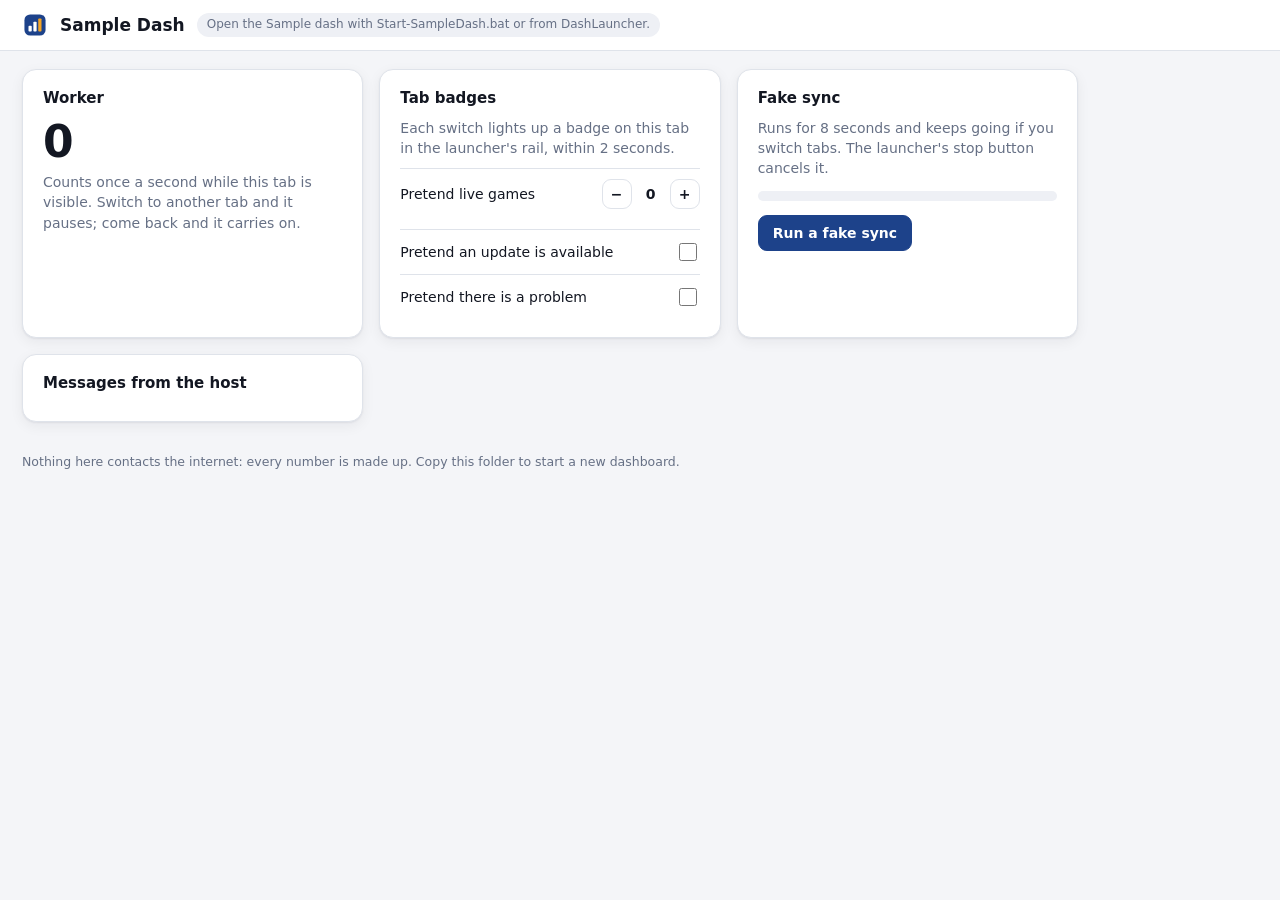
==== samples/SampleDash/ui/index.html @ 82697abf "Feature - Sample module and keyboard tab switching Co-Authored-By: Claude Opus 5.5 <noreply@anthropi" ====
<!doctype html>
<html lang="en" data-theme="system">
<head>
  <meta charset="utf-8">
  <meta name="viewport" content="width=device-width, initial-scale=1">
  <meta http-equiv="Content-Security-Policy"
        content="default-src 'self'; img-src 'self' data:; style-src 'self' 'unsafe-inline'; script-src 'self'; connect-src 'self'">
  <title>Sample Dash</title>
  <link rel="stylesheet" href="app.css">
</head>
<body>
  <header class="top">
    <img class="logo" src="img/tab-icon.svg" alt="">
    <h1>Sample Dash</h1>
    <span id="where" class="chip"></span>
    <button id="btn-theme" class="icon-btn" type="button" hidden>Theme</button>
  </header>

  <div id="halted" class="halted" hidden role="status">
    <span><strong>Data traffic stopped by DashLauncher.</strong> Nothing runs here until you resume.</span>
    <button id="btn-resume" class="btn primary" type="button">Resume</button>
  </div>

  <main class="grid">
    <section class="card">
      <h2>Worker</h2>
      <p class="big" id="ticks">0</p>
      <p class="muted">Counts once a second while this tab is visible. Switch to another tab and it pauses; come back and it carries on.</p>
      <p class="muted small" id="traffic"></p>
    </section>

    <section class="card">
      <h2>Tab badges</h2>
      <p class="muted">Each switch lights up a badge on this tab in the launcher's rail, within 2 seconds.</p>
      <div class="row">
        <span>Pretend live games</span>
        <span class="stepper"><button class="btn sq" type="button" data-live="-1" aria-label="Fewer">&minus;</button><b id="live">0</b><button class="btn sq" type="button" data-live="1" aria-label="More">+</button></span>
      </div>
      <label class="row"><span>Pretend an update is available</span><input id="t-update" type="checkbox"></label>
      <label class="row"><span>Pretend there is a problem</span><input id="t-problem" type="checkbox"></label>
    </section>

    <section class="card">
      <h2>Fake sync</h2>
      <p class="muted">Runs for 8 seconds and keeps going if you switch tabs. The launcher's stop button cancels it.</p>
      <div class="bar"><div id="bar-fill" class="bar-fill"></div></div>
      <div class="actions">
        <button id="btn-sync" class="btn primary" type="button">Run a fake sync</button>
        <button id="btn-cancel" class="btn" type="button" hidden>Cancel</button>
      </div>
    </section>

    <section class="card">
      <h2>Messages from the host</h2>
      <ol id="log" class="log"></ol>
    </section>
  </main>

  <p class="foot muted small">Nothing here contacts the internet: every number is made up. Copy this folder to start a new dashboard.</p>
  <script type="module" src="app.js"></script>
</body>
</html>
---- samples/SampleDash/ui/app.css ----
/* Sample Dash: same colours as NBADash and DashLauncher. */
:root {
  --bg: #f4f5f8; --surface: #ffffff; --surface2: #eef0f5; --line: #dfe3ea; --text: #131722; --muted: #667085;
  --accent: #c8102e; --accent2: #1d428a; --on-accent2: #ffffff; --warn: #d97706;
  --shadow: 0 1px 2px rgba(16,24,40,.06), 0 4px 14px rgba(16,24,40,.06);
  color-scheme: light;
}
@media (prefers-color-scheme: dark) {
  :root:not([data-theme="light"]) {
    --bg: #0d1017; --surface: #161b25; --surface2: #1d2431; --line: #272f3e; --text: #e8ecf4; --muted: #8b95a8;
    --accent: #ff4d6a; --accent2: #6ea0ff; --on-accent2: #0b1220; --shadow: 0 1px 2px rgba(0,0,0,.4), 0 6px 18px rgba(0,0,0,.35);
    color-scheme: dark;
  }
}
:root[data-theme="dark"] {
  --bg: #0d1017; --surface: #161b25; --surface2: #1d2431; --line: #272f3e; --text: #e8ecf4; --muted: #8b95a8;
  --accent: #ff4d6a; --accent2: #6ea0ff; --on-accent2: #0b1220; --shadow: 0 1px 2px rgba(0,0,0,.4), 0 6px 18px rgba(0,0,0,.35);
  color-scheme: dark;
}

* { box-sizing: border-box; }
html, body { margin: 0; min-height: 100%; }
body { background: var(--bg); color: var(--text); font: 14px/1.45 "Segoe UI Variable", "Segoe UI", system-ui, sans-serif; }
button { font: inherit; color: inherit; cursor: pointer; }
:focus-visible { outline: 2px solid var(--accent2); outline-offset: 2px; }
.muted { color: var(--muted); }
.small { font-size: 12.5px; }

.top { display: flex; align-items: center; gap: 12px; padding: 12px 22px; background: var(--surface); border-bottom: 1px solid var(--line); }
.logo { width: 26px; height: 26px; }
.top h1 { font-size: 17px; font-weight: 650; margin: 0; }
.chip { font-size: 12px; color: var(--muted); background: var(--surface2); border-radius: 999px; padding: 3px 10px; }
.icon-btn { margin-left: auto; padding: 6px 12px; border-radius: 9px; border: 1px solid var(--line); background: var(--surface); }

.halted { display: flex; align-items: center; justify-content: space-between; gap: 16px; margin: 18px 22px 0; padding: 12px 16px;
  border-radius: 12px; border: 1px solid color-mix(in srgb, var(--warn) 45%, transparent); background: color-mix(in srgb, var(--warn) 12%, var(--surface)); }
.halted[hidden] { display: none; }

.grid { display: grid; grid-template-columns: repeat(auto-fit, minmax(300px, 1fr)); gap: 16px; padding: 18px 22px; max-width: 1100px; }
.card { background: var(--surface); border: 1px solid var(--line); border-radius: 14px; box-shadow: var(--shadow); padding: 18px 20px; }
.card h2 { font-size: 15px; font-weight: 650; margin: 0 0 8px; }
.card p { margin: 6px 0; }
.big { font-size: 44px; font-weight: 700; letter-spacing: -.02em; line-height: 1.1; font-variant-numeric: tabular-nums; }

.row { display: flex; align-items: center; justify-content: space-between; gap: 12px; padding: 10px 0; border-top: 1px solid var(--line); }
.row:first-of-type { margin-top: 10px; }
.row input { width: 18px; height: 18px; accent-color: var(--accent2); }
.stepper { display: inline-flex; align-items: center; gap: 10px; }
.stepper b { min-width: 18px; text-align: center; font-variant-numeric: tabular-nums; }

.btn { padding: 7px 14px; border-radius: 9px; border: 1px solid var(--line); background: var(--surface); font-weight: 600; }
.btn:hover { background: var(--surface2); }
.btn.primary { background: var(--accent2); border-color: var(--accent2); color: var(--on-accent2); }
.btn.primary:hover { filter: brightness(1.08); }
.btn.sq { width: 30px; height: 30px; padding: 0; display: grid; place-items: center; }
.btn:disabled { opacity: .5; cursor: default; }
.actions { display: flex; gap: 10px; margin-top: 14px; }

.bar { height: 10px; border-radius: 999px; background: var(--surface2); overflow: hidden; margin-top: 12px; }
.bar-fill { height: 100%; width: 0; background: var(--accent2); transition: width .25s; }

.log { margin: 4px 0 0; padding: 0; list-style: none; font: 12.5px/1.5 Consolas, "Cascadia Mono", monospace; }
.log li { display: flex; gap: 10px; padding: 3px 0; border-top: 1px solid var(--line); }
.log li:first-child { border-top: 0; }
.log time { color: var(--muted); }
.log .empty { color: var(--muted); font-family: inherit; }

.foot { padding: 0 22px 24px; }
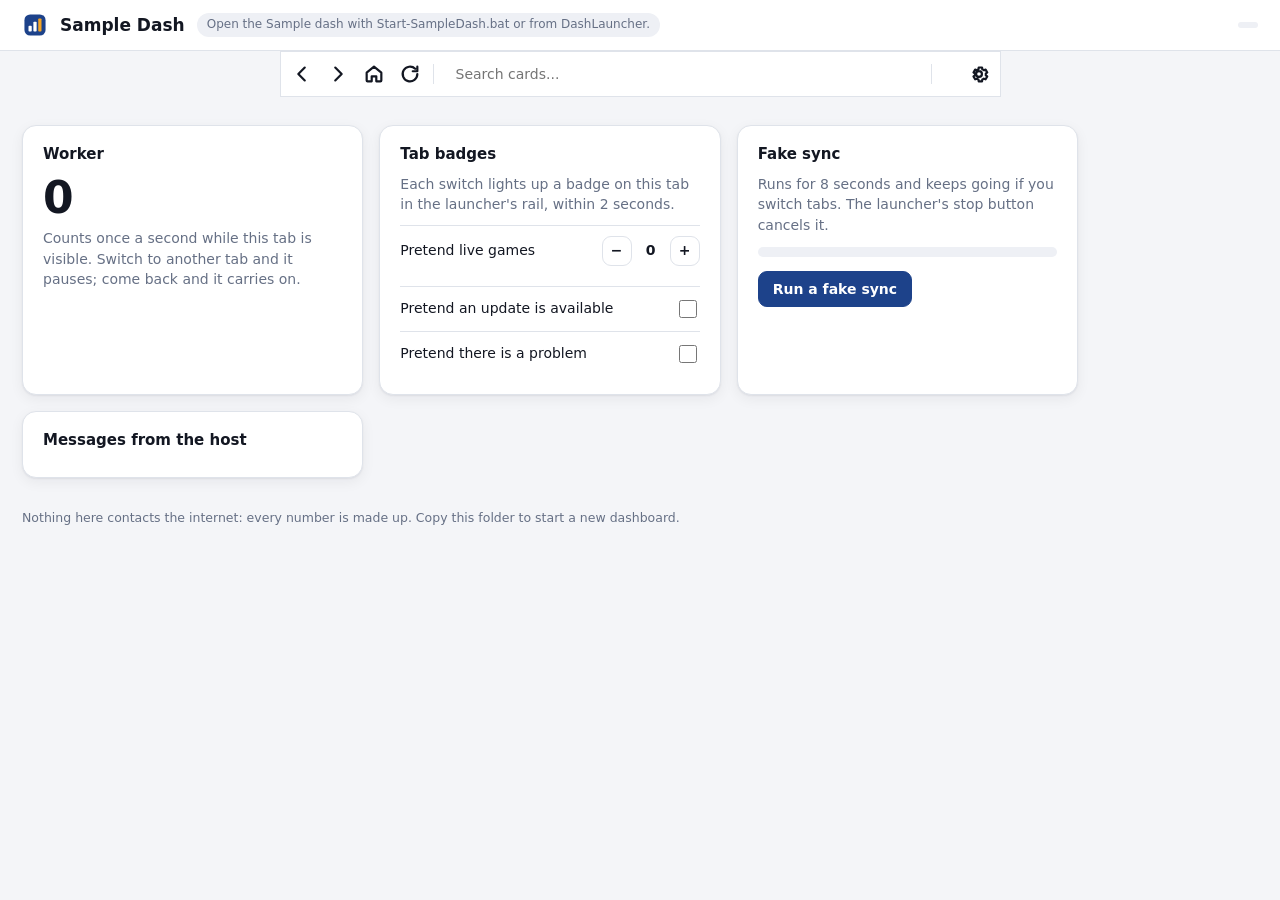
==== commit a6c93d07: "Feature - Sample dash: shared navigation bar, live-status pause switch, changelog and release-zip st" ====
--- a/samples/SampleDash/ui/index.html
+++ b/samples/SampleDash/ui/index.html
@@ -13,15 +13,34 @@
     <img class="logo" src="img/tab-icon.svg" alt="">
     <h1>Sample Dash</h1>
     <span id="where" class="chip"></span>
+    <span id="version" class="chip version"></span>
     <button id="btn-theme" class="icon-btn" type="button" hidden>Theme</button>
   </header>
 
+  <!-- Shared navigation bar: same order, look and keys in every dash (docs/NAVBAR-SPEC.md). -->
+  <div class="navpill-row">
+    <div id="navpill" class="navpill" role="navigation" aria-label="Page navigation">
+      <button id="btn-back" class="np-btn" type="button" title="Back (Alt+Left)" aria-label="Back"><svg viewBox="0 0 24 24" width="22" height="22" aria-hidden="true"><path d="M15 5l-7 7 7 7" fill="none" stroke="currentColor" stroke-width="2.4" stroke-linecap="round" stroke-linejoin="round"/></svg></button>
+      <button id="btn-fwd" class="np-btn" type="button" title="Forward (Alt+Right)" aria-label="Forward"><svg viewBox="0 0 24 24" width="22" height="22" aria-hidden="true"><path d="M9 5l7 7-7 7" fill="none" stroke="currentColor" stroke-width="2.4" stroke-linecap="round" stroke-linejoin="round"/></svg></button>
+      <a id="btn-home" class="np-btn" href="#/" title="Home" aria-label="Home" data-route="home"><svg viewBox="0 0 24 24" width="22" height="22" aria-hidden="true"><path d="M4 10.5 12 4l8 6.5V19a1 1 0 0 1-1 1h-4.5v-5.5h-5V20H5a1 1 0 0 1-1-1z" fill="none" stroke="currentColor" stroke-width="2.4" stroke-linecap="round" stroke-linejoin="round"/></svg></a>
+      <button id="btn-refresh" class="np-btn" type="button" title="Refresh (F5)" aria-label="Refresh"><svg viewBox="0 0 24 24" width="22" height="22" aria-hidden="true"><path d="M20 12a8 8 0 1 1-2.34-5.66M20 4v5h-5" fill="none" stroke="currentColor" stroke-width="2.4" stroke-linecap="round" stroke-linejoin="round"/></svg></button>
+      <span class="np-sep" aria-hidden="true"></span>
+      <div class="psearch">
+        <input id="psearch" type="search" placeholder="Search cards..." autocomplete="off" spellcheck="false" aria-label="Search cards">
+        <div id="psearch-results" class="psearch-results" hidden></div>
+      </div>
+      <span class="np-sep" aria-hidden="true"></span>
+      <button id="live-status" class="live-status np-live" type="button" aria-pressed="false"></button>
+      <button id="btn-settings" class="np-btn" type="button" title="Settings" aria-label="Settings"><svg viewBox="0 0 24 24" width="22" height="22" aria-hidden="true"><path d="M12 15.2a3.2 3.2 0 1 0 0-6.4 3.2 3.2 0 0 0 0 6.4zM19.4 13.5l1.6 1.2-1.8 3.1-1.9-.7a7.6 7.6 0 0 1-1.7 1l-.3 2h-3.6l-.3-2a7.6 7.6 0 0 1-1.7-1l-1.9.7-1.8-3.1 1.6-1.2a7.7 7.7 0 0 1 0-2l-1.6-1.2 1.8-3.1 1.9.7a7.6 7.6 0 0 1 1.7-1l.3-2h3.6l.3 2a7.6 7.6 0 0 1 1.7 1l1.9-.7 1.8 3.1-1.6 1.2a7.7 7.7 0 0 1 0 2z" fill="none" stroke="currentColor" stroke-width="2.4" stroke-linecap="round" stroke-linejoin="round"/></svg></button>
+    </div>
+  </div>
+
   <div id="halted" class="halted" hidden role="status">
-    <span><strong>Data traffic stopped by DashLauncher.</strong> Nothing runs here until you resume.</span>
+    <span><strong>Data traffic stopped.</strong> Nothing runs here until you resume.</span>
     <button id="btn-resume" class="btn primary" type="button">Resume</button>
   </div>
 
-  <main class="grid">
+  <main id="view-home" class="grid">
     <section class="card">
       <h2>Worker</h2>
       <p class="big" id="ticks">0</p>
@@ -56,6 +75,14 @@
     </section>
   </main>
 
+  <main id="view-settings" class="grid" hidden>
+    <section class="card">
+      <h2>Settings</h2>
+      <p class="muted">A real dash puts its settings here: automatic refresh (opt-in, with a warning), intervals, favourites. The Sample dash has none.</p>
+      <p><a href="#/">Back to the sample</a></p>
+    </section>
+  </main>
+
   <p class="foot muted small">Nothing here contacts the internet: every number is made up. Copy this folder to start a new dashboard.</p>
   <script type="module" src="app.js"></script>
 </body>
--- a/samples/SampleDash/ui/app.css
+++ b/samples/SampleDash/ui/app.css
@@ -1,20 +1,20 @@
 /* Sample Dash: same colours as NBADash and DashLauncher. */
 :root {
   --bg: #f4f5f8; --surface: #ffffff; --surface2: #eef0f5; --line: #dfe3ea; --text: #131722; --muted: #667085;
-  --accent: #c8102e; --accent2: #1d428a; --on-accent2: #ffffff; --warn: #d97706;
+  --accent: #c8102e; --accent2: #1d428a; --live: #e11d48; --on-accent2: #ffffff; --warn: #d97706;
   --shadow: 0 1px 2px rgba(16,24,40,.06), 0 4px 14px rgba(16,24,40,.06);
   color-scheme: light;
 }
 @media (prefers-color-scheme: dark) {
   :root:not([data-theme="light"]) {
     --bg: #0d1017; --surface: #161b25; --surface2: #1d2431; --line: #272f3e; --text: #e8ecf4; --muted: #8b95a8;
-    --accent: #ff4d6a; --accent2: #6ea0ff; --on-accent2: #0b1220; --shadow: 0 1px 2px rgba(0,0,0,.4), 0 6px 18px rgba(0,0,0,.35);
+    --accent: #ff4d6a; --accent2: #6ea0ff; --live: #ff4d6a; --on-accent2: #0b1220; --shadow: 0 1px 2px rgba(0,0,0,.4), 0 6px 18px rgba(0,0,0,.35);
     color-scheme: dark;
   }
 }
 :root[data-theme="dark"] {
   --bg: #0d1017; --surface: #161b25; --surface2: #1d2431; --line: #272f3e; --text: #e8ecf4; --muted: #8b95a8;
-  --accent: #ff4d6a; --accent2: #6ea0ff; --on-accent2: #0b1220; --shadow: 0 1px 2px rgba(0,0,0,.4), 0 6px 18px rgba(0,0,0,.35);
+  --accent: #ff4d6a; --accent2: #6ea0ff; --live: #ff4d6a; --on-accent2: #0b1220; --shadow: 0 1px 2px rgba(0,0,0,.4), 0 6px 18px rgba(0,0,0,.35);
   color-scheme: dark;
 }
 
@@ -30,7 +30,8 @@
 .logo { width: 26px; height: 26px; }
 .top h1 { font-size: 17px; font-weight: 650; margin: 0; }
 .chip { font-size: 12px; color: var(--muted); background: var(--surface2); border-radius: 999px; padding: 3px 10px; }
-.icon-btn { margin-left: auto; padding: 6px 12px; border-radius: 9px; border: 1px solid var(--line); background: var(--surface); }
+.version { margin-left: auto; }
+.icon-btn { padding: 6px 12px; border-radius: 9px; border: 1px solid var(--line); background: var(--surface); }
 
 .halted { display: flex; align-items: center; justify-content: space-between; gap: 16px; margin: 18px 22px 0; padding: 12px 16px;
   border-radius: 12px; border: 1px solid color-mix(in srgb, var(--warn) 45%, transparent); background: color-mix(in srgb, var(--warn) 12%, var(--surface)); }
@@ -66,3 +67,36 @@
 .log .empty { color: var(--muted); font-family: inherit; }
 
 .foot { padding: 0 22px 24px; }
+
+/* Shared navigation bar (docs/NAVBAR-SPEC.md; reference: NBADash). Keep it identical in every dash. */
+.navpill-row { display: flex; justify-content: center; padding: 0 16px 10px; }
+.navpill { display: flex; align-items: center; gap: 2px; padding: 4px; border-radius: 0; background: var(--surface); border: 1px solid var(--line); border-top: 1px solid var(--line); }
+.np-btn { display: inline-flex; align-items: center; justify-content: center; width: 34px; height: 34px; border-radius: 4px; border: 0; background: transparent; color: var(--text); text-decoration: none; }
+.np-btn svg { display: block; }
+.np-btn:hover { background: var(--surface2); }
+.np-btn.active { color: var(--accent); }
+.np-btn.spin svg { animation: spin .8s linear infinite; }
+.np-sep { width: 1px; height: 20px; background: var(--line); margin: 0 6px 0 4px; }
+.psearch { position: relative; }
+.psearch input { width: min(483px, 46vw); border: 0; border-radius: 4px; padding: 8px 14px; background: transparent; color: var(--text); font: inherit; }
+.psearch input:focus { outline: none; background: var(--surface2); }
+.psearch-results { position: absolute; top: calc(100% + 6px); left: 50%; transform: translateX(-50%); width: 360px; z-index: 40; background: var(--surface); border: 1px solid var(--line); border-radius: 12px; box-shadow: var(--shadow); padding: 6px; }
+.psearch-results[hidden] { display: none; }
+.psearch-results a { display: block; padding: 7px 10px; border-radius: 8px; color: var(--text); text-decoration: none; }
+.psearch-results a:hover, .psearch-results a:focus { background: var(--surface2); outline: none; }
+.psearch-results .empty { padding: 7px 10px; color: var(--muted); }
+.live-status { display: inline-flex; align-items: center; gap: 6px; height: 34px; padding: 0 10px; border: 0; border-radius: 4px; background: transparent; font-size: 13px; color: var(--muted); white-space: nowrap; }
+.live-status:hover { background: var(--surface2); }
+.live-status.on { color: var(--live); font-weight: 700; }
+.live-status.on::before { content: ""; width: 10px; height: 10px; border-radius: 50%; background: var(--live); animation: live-blink .9s ease-in-out infinite; }
+.live-status.err { color: var(--warn); }
+.live-status.halted { color: var(--warn); font-weight: 700; }
+.live-status.halted::before { content: ""; width: 3px; height: 10px; background: var(--warn); box-shadow: 5px 0 0 var(--warn); margin-right: 5px; }
+@keyframes live-blink {
+  0%, 100% { opacity: 1; transform: scale(1.1); box-shadow: 0 0 8px var(--live); }
+  50% { opacity: .15; transform: scale(.7); box-shadow: none; }
+}
+@keyframes spin { to { transform: rotate(360deg); } }
+@media (prefers-reduced-motion: reduce) { .live-status.on::before { animation-duration: 2.4s; } }
+.card.hit { outline: 2px solid var(--accent2); outline-offset: 2px; }
+main[hidden] { display: none; }
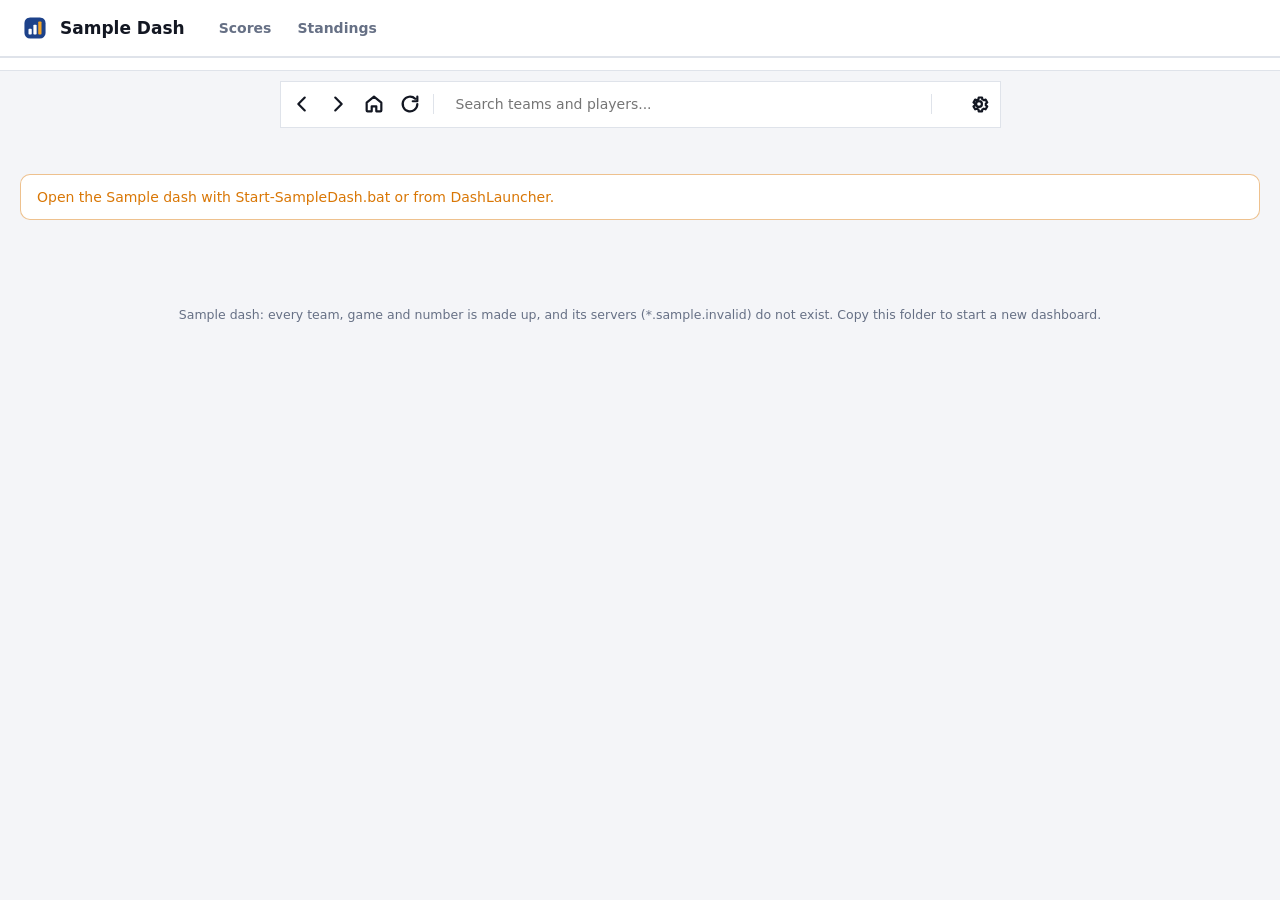
==== commit 7b051677: "Feature - Sample dash starts with everything a new dash needs Fills the nine gaps in SAMPLE-DASH-GAP" ====
--- a/samples/SampleDash/ui/index.html
+++ b/samples/SampleDash/ui/index.html
@@ -4,7 +4,7 @@
   <meta charset="utf-8">
   <meta name="viewport" content="width=device-width, initial-scale=1">
   <meta http-equiv="Content-Security-Policy"
-        content="default-src 'self'; img-src 'self' data:; style-src 'self' 'unsafe-inline'; script-src 'self'; connect-src 'self'">
+        content="default-src 'self'; img-src 'self' data: https://sample.cache; style-src 'self' 'unsafe-inline'; script-src 'self'; connect-src 'self'">
   <title>Sample Dash</title>
   <link rel="stylesheet" href="app.css">
 </head>
@@ -12,10 +12,15 @@
   <header class="top">
     <img class="logo" src="img/tab-icon.svg" alt="">
     <h1>Sample Dash</h1>
-    <span id="where" class="chip"></span>
-    <span id="version" class="chip version"></span>
+    <nav class="tabs" aria-label="Sections">
+      <a href="#/" data-tab="scores">Scores</a>
+      <a href="#/standings" data-tab="standings">Standings</a>
+    </nav>
+    <button id="btn-version" class="ver-btn" type="button" hidden title="Check for updates"></button>
     <button id="btn-theme" class="icon-btn" type="button" hidden>Theme</button>
   </header>
+  <nav id="banner" class="banner" aria-label="Teams"></nav>
+  <nav id="weekbar" class="weekbar" aria-label="Season weeks"></nav>
 
   <!-- Shared navigation bar: same order, look and keys in every dash (docs/NAVBAR-SPEC.md). -->
   <div class="navpill-row">
@@ -26,7 +31,7 @@
       <button id="btn-refresh" class="np-btn" type="button" title="Refresh (F5)" aria-label="Refresh"><svg viewBox="0 0 24 24" width="22" height="22" aria-hidden="true"><path d="M20 12a8 8 0 1 1-2.34-5.66M20 4v5h-5" fill="none" stroke="currentColor" stroke-width="2.4" stroke-linecap="round" stroke-linejoin="round"/></svg></button>
       <span class="np-sep" aria-hidden="true"></span>
       <div class="psearch">
-        <input id="psearch" type="search" placeholder="Search cards..." autocomplete="off" spellcheck="false" aria-label="Search cards">
+        <input id="psearch" type="search" placeholder="Search teams and players..." autocomplete="off" spellcheck="false" aria-label="Search teams and players">
         <div id="psearch-results" class="psearch-results" hidden></div>
       </div>
       <span class="np-sep" aria-hidden="true"></span>
@@ -36,54 +41,23 @@
   </div>
 
   <div id="halted" class="halted" hidden role="status">
-    <span><strong>Data traffic stopped.</strong> Nothing runs here until you resume.</span>
+    <span><strong>Data traffic stopped.</strong> Nothing is downloaded until you resume. Saved data still shows.</span>
     <button id="btn-resume" class="btn primary" type="button">Resume</button>
   </div>
 
-  <main id="view-home" class="grid">
-    <section class="card">
-      <h2>Worker</h2>
-      <p class="big" id="ticks">0</p>
-      <p class="muted">Counts once a second while this tab is visible. Switch to another tab and it pauses; come back and it carries on.</p>
-      <p class="muted small" id="traffic"></p>
-    </section>
+  <main id="view"></main>
 
-    <section class="card">
-      <h2>Tab badges</h2>
-      <p class="muted">Each switch lights up a badge on this tab in the launcher's rail, within 2 seconds.</p>
-      <div class="row">
-        <span>Pretend live games</span>
-        <span class="stepper"><button class="btn sq" type="button" data-live="-1" aria-label="Fewer">&minus;</button><b id="live">0</b><button class="btn sq" type="button" data-live="1" aria-label="More">+</button></span>
-      </div>
-      <label class="row"><span>Pretend an update is available</span><input id="t-update" type="checkbox"></label>
-      <label class="row"><span>Pretend there is a problem</span><input id="t-problem" type="checkbox"></label>
-    </section>
+  <div id="dialog" class="dialog" hidden role="dialog" aria-modal="true" aria-labelledby="dialog-title">
+    <div class="dialog-box">
+      <h2 id="dialog-title"></h2>
+      <div id="dialog-body"></div>
+      <div class="actions"><button id="dialog-ok" class="btn primary" type="button">I understand, turn it on</button><button id="dialog-cancel" class="btn" type="button">Cancel</button></div>
+    </div>
+  </div>
 
-    <section class="card">
-      <h2>Fake sync</h2>
-      <p class="muted">Runs for 8 seconds and keeps going if you switch tabs. The launcher's stop button cancels it.</p>
-      <div class="bar"><div id="bar-fill" class="bar-fill"></div></div>
-      <div class="actions">
-        <button id="btn-sync" class="btn primary" type="button">Run a fake sync</button>
-        <button id="btn-cancel" class="btn" type="button" hidden>Cancel</button>
-      </div>
-    </section>
+    <div id="upd" class="dialog" hidden role="dialog" aria-modal="true" aria-label="Updates"><div class="dialog-box upd" id="upd-box"></div></div>
 
-    <section class="card">
-      <h2>Messages from the host</h2>
-      <ol id="log" class="log"></ol>
-    </section>
-  </main>
-
-  <main id="view-settings" class="grid" hidden>
-    <section class="card">
-      <h2>Settings</h2>
-      <p class="muted">A real dash puts its settings here: automatic refresh (opt-in, with a warning), intervals, favourites. The Sample dash has none.</p>
-      <p><a href="#/">Back to the sample</a></p>
-    </section>
-  </main>
-
-  <p class="foot muted small">Nothing here contacts the internet: every number is made up. Copy this folder to start a new dashboard.</p>
+  <p class="foot muted small">Sample dash: every team, game and number is made up, and its servers (*.sample.invalid) do not exist. Copy this folder to start a new dashboard.</p>
   <script type="module" src="app.js"></script>
 </body>
 </html>
--- a/samples/SampleDash/ui/app.css
+++ b/samples/SampleDash/ui/app.css
@@ -1,4 +1,5 @@
-/* Sample Dash: same colours as NBADash and DashLauncher. */
+/* Sample Dash: NBADash's colours, sizes and card layout, so a new dash looks right before any work.
+   Keep the tokens, the navigation bar block and the "sizes matched to NBADash" block as they are. */
 :root {
   --bg: #f4f5f8; --surface: #ffffff; --surface2: #eef0f5; --line: #dfe3ea; --text: #131722; --muted: #667085;
   --accent: #c8102e; --accent2: #1d428a; --live: #e11d48; --on-accent2: #ffffff; --warn: #d97706;
@@ -41,13 +42,10 @@
 .card { background: var(--surface); border: 1px solid var(--line); border-radius: 14px; box-shadow: var(--shadow); padding: 18px 20px; }
 .card h2 { font-size: 15px; font-weight: 650; margin: 0 0 8px; }
 .card p { margin: 6px 0; }
-.big { font-size: 44px; font-weight: 700; letter-spacing: -.02em; line-height: 1.1; font-variant-numeric: tabular-nums; }
 
 .row { display: flex; align-items: center; justify-content: space-between; gap: 12px; padding: 10px 0; border-top: 1px solid var(--line); }
 .row:first-of-type { margin-top: 10px; }
 .row input { width: 18px; height: 18px; accent-color: var(--accent2); }
-.stepper { display: inline-flex; align-items: center; gap: 10px; }
-.stepper b { min-width: 18px; text-align: center; font-variant-numeric: tabular-nums; }
 
 .btn { padding: 7px 14px; border-radius: 9px; border: 1px solid var(--line); background: var(--surface); font-weight: 600; }
 .btn:hover { background: var(--surface2); }
@@ -57,14 +55,7 @@
 .btn:disabled { opacity: .5; cursor: default; }
 .actions { display: flex; gap: 10px; margin-top: 14px; }
 
-.bar { height: 10px; border-radius: 999px; background: var(--surface2); overflow: hidden; margin-top: 12px; }
-.bar-fill { height: 100%; width: 0; background: var(--accent2); transition: width .25s; }
-
-.log { margin: 4px 0 0; padding: 0; list-style: none; font: 12.5px/1.5 Consolas, "Cascadia Mono", monospace; }
-.log li { display: flex; gap: 10px; padding: 3px 0; border-top: 1px solid var(--line); }
-.log li:first-child { border-top: 0; }
-.log time { color: var(--muted); }
-.log .empty { color: var(--muted); font-family: inherit; }
+
 
 .foot { padding: 0 22px 24px; }
 
@@ -100,3 +91,219 @@
 @media (prefers-reduced-motion: reduce) { .live-status.on::before { animation-duration: 2.4s; } }
 .card.hit { outline: 2px solid var(--accent2); outline-offset: 2px; }
 main[hidden] { display: none; }
+
+/* ---------------------------------------------------------------- dash pages */
+.tabs { display: flex; gap: 2px; margin-left: 10px; }
+.tabs a { padding: 6px 12px; border-radius: 8px; color: var(--muted); text-decoration: none; font-weight: 600; }
+.tabs a:hover { background: var(--surface2); color: var(--text); }
+.tabs a.active { color: var(--accent); background: var(--surface2); }
+#view { padding: 4px 22px 18px; max-width: 1240px; margin: 0 auto; }
+#view > .grid { padding: 14px 0; max-width: none; }
+.grid.games { grid-template-columns: repeat(auto-fill, minmax(260px, 1fr)); }
+.grid.two { grid-template-columns: repeat(auto-fit, minmax(420px, 1fr)); }
+.grid.three { grid-template-columns: repeat(auto-fill, minmax(280px, 1fr)); }
+.card.wide { margin: 14px 0; }
+.card.narrow { max-width: 620px; margin: 18px auto; }
+.note { margin: 14px 0; padding: 12px 16px; border-radius: 10px; background: var(--surface); border: 1px solid var(--line); color: var(--muted); }
+.note.err { color: var(--warn); border-color: color-mix(in srgb, var(--warn) 45%, transparent); }
+.tag { display: inline-block; font-size: 11px; font-weight: 700; padding: 0 6px; border-radius: 5px; background: var(--surface2); color: var(--muted); vertical-align: 1px; }
+
+.datebar strong { min-width: 150px; text-align: center; font-size: 15px; }
+.datebar { display: flex; align-items: center; justify-content: center; gap: 12px; margin-top: 6px; }
+a.btn { color: var(--text); text-decoration: none; display: inline-grid; place-items: center; }
+a.btn.primary { color: var(--on-accent2); }
+
+.tlogo { width: 30px; height: 30px; flex: none; display: inline-block; }
+.slogo { width: 20px; height: 20px; vertical-align: -5px; flex: none; display: inline-block; }
+.blogo { width: 64px; height: 64px; flex: none; }
+
+.card.game { display: block; color: var(--text); text-decoration: none; padding: 14px 16px; transition: border-color .15s; }
+.card.game:hover { border-color: var(--accent2); }
+.card.game.live { border-color: color-mix(in srgb, var(--live) 50%, var(--line)); }
+.gstat { font-size: 12px; font-weight: 700; color: var(--muted); text-transform: uppercase; letter-spacing: .03em; margin-bottom: 6px; }
+.gstat.on { color: var(--live); }
+.gteam { display: flex; align-items: center; gap: 10px; padding: 4px 0; }
+.gteam .abbr { font-weight: 700; width: 38px; }
+.gteam .tname { color: var(--muted); flex: 1; min-width: 0; overflow: hidden; text-overflow: ellipsis; white-space: nowrap; }
+.gteam .sc { font-size: 22px; font-variant-numeric: tabular-nums; min-width: 24px; text-align: right; }
+.gteam .sog { font-size: 11px; color: var(--muted); width: 48px; text-align: right; }
+.gteam.win .abbr, .gteam.win .sc { color: var(--text); }
+.card.game .gteam:not(.win) .sc { font-weight: 500; }
+.gteam.fav .abbr { color: var(--accent2); }
+.gmeta { margin-top: 6px; white-space: nowrap; overflow: hidden; text-overflow: ellipsis; }
+
+.gside { display: flex; align-items: center; gap: 14px; }
+
+
+.segs { display: flex; flex-wrap: wrap; align-items: center; gap: 4px; margin-bottom: 10px; }
+.segs.bar1 { margin: 14px 0 0; }
+.segs .push { margin-left: auto; }
+.seg { padding: 4px 11px; border-radius: 7px; border: 1px solid var(--line); background: var(--surface); font-size: 12.5px; font-weight: 600; }
+.seg:hover { background: var(--surface2); }
+.seg.on { background: var(--accent2); border-color: var(--accent2); color: var(--on-accent2); }
+.segsep { width: 10px; }
+
+
+.tscroll { overflow-x: auto; }
+.tbl { width: 100%; border-collapse: collapse; font-variant-numeric: tabular-nums; font-size: 13px; }
+.tbl th, .tbl td { padding: 5px 7px; text-align: right; white-space: nowrap; border-top: 1px solid var(--line); }
+.tbl th { font-size: 11.5px; color: var(--muted); font-weight: 650; border-top: 0; }
+.tbl .l { text-align: left; }
+.tbl tr.fav td { background: color-mix(in srgb, var(--accent2) 9%, transparent); }
+.tbl tr.hl td { background: color-mix(in srgb, var(--accent) 14%, transparent); }
+.tbl + .tbl, .tscroll + .tscroll { margin-top: 12px; }
+th.sortable { cursor: pointer; user-select: none; }
+th.sortable:hover, th.sorted { color: var(--text); }
+
+.lead { list-style: none; margin: 0; padding: 0; }
+.lead li { display: flex; align-items: center; gap: 8px; padding: 5px 0; border-top: 1px solid var(--line); }
+.lead li:first-child { border-top: 0; }
+.lead .rk { width: 18px; color: var(--muted); font-variant-numeric: tabular-nums; }
+.lead .l { flex: 1; }
+.lead .v { font-variant-numeric: tabular-nums; }
+
+select, input[type=number] { font: inherit; color: var(--text); background: var(--surface); border: 1px solid var(--line); border-radius: 8px; padding: 6px 8px; }
+input[type=number] { width: 80px; }
+
+.dialog { position: fixed; inset: 0; background: rgba(0,0,0,.45); display: grid; place-items: center; z-index: 60; }
+.dialog[hidden] { display: none; }
+.dialog-box { background: var(--surface); border: 1px solid var(--line); border-radius: 14px; box-shadow: var(--shadow); padding: 20px 22px; max-width: 480px; }
+.dialog-box h2 { margin: 0 0 8px; font-size: 16px; }
+.toast { position: fixed; bottom: 18px; left: 50%; transform: translateX(-50%); background: var(--text); color: var(--bg); padding: 9px 16px; border-radius: 10px; z-index: 70; }
+.foot { text-align: center; }
+
+/* Team banner: copied from NBADash so every dash looks the same. */
+.banner { position: relative; z-index: 1; background: var(--surface); border-bottom: 1px solid var(--line); margin-bottom: 10px; }
+.banner-strip { display: flex; gap: 4px; overflow-x: auto; scrollbar-width: none; padding: 10px 40px; scroll-behavior: smooth; }
+.banner-strip::-webkit-scrollbar { display: none; }
+.banner-divider { flex: 0 0 1px; background: var(--line); margin: 8px 6px; }
+.banner-btn { position: absolute; top: 50%; transform: translateY(-50%); z-index: 2; width: 28px; height: 64px; border: 0; background: var(--surface); box-shadow: var(--shadow); font-size: 22px; color: var(--muted); }
+.banner-btn.left { left: 0; border-radius: 0 10px 10px 0; }
+.banner-btn.right { right: 0; border-radius: 10px 0 0 10px; }
+.banner-btn.hide { display: none; }
+.tile { position: relative; flex: 0 0 auto; width: 112px; display: flex; flex-direction: column; align-items: center; gap: 3px; padding: 8px 4px 6px;
+  border-radius: 12px; border: 1px solid transparent; transition: transform .15s, background .15s; color: var(--text); text-decoration: none; }
+.tile:hover { background: var(--surface2); transform: translateY(-2px); }
+.tile.fav { background: color-mix(in srgb, var(--tc) 10%, transparent); }
+.tile.active { border-color: var(--tc); background: color-mix(in srgb, var(--tc) 14%, transparent); }
+.tile-logo { width: 92px; height: 60px; object-fit: contain; display: block; }
+.tile-code { font-size: 12px; font-weight: 600; color: var(--muted); letter-spacing: .04em; }
+.tile-star { position: absolute; top: 1px; right: 1px; opacity: 0; font-size: 13px; }
+.tile:hover .tile-star, .tile.fav .tile-star { opacity: 1; }
+.star { background: none; border: 0; padding: 2px 4px; color: var(--muted); font-size: 18px; line-height: 1; }
+.star:hover, .star.on { color: #f5a524; }
+.star.big { font-size: 28px; margin-left: auto; align-self: flex-start; }
+.navpill-row { padding-top: 0; }
+
+/* Team page */
+.thead { display: flex; align-items: center; gap: 18px; margin-top: 4px; border-top: 4px solid var(--tc); }
+.thead .blogo { width: 84px; height: 84px; object-fit: contain; }
+.trec { margin-top: 4px; color: var(--muted); }
+.trec b { color: var(--text); }
+.sline { display: flex; align-items: center; gap: 8px; padding: 6px 4px; border-top: 1px solid var(--line); color: var(--text); text-decoration: none; border-radius: 6px; }
+.sline:first-of-type { border-top: 0; }
+.sline:hover { background: var(--surface2); }
+.sdate { width: 52px; color: var(--muted); font-variant-numeric: tabular-nums; }
+.svs { width: 18px; color: var(--muted); font-size: 12px; }
+.sop { flex: 1; }
+.sres { font-variant-numeric: tabular-nums; }
+.res { display: inline-block; min-width: 30px; text-align: center; font-size: 11px; font-weight: 700; border-radius: 5px; padding: 1px 4px; margin-right: 4px; }
+.res.w { background: color-mix(in srgb, #16a34a 18%, transparent); color: #16a34a; }
+.res.l { background: color-mix(in srgb, var(--live) 15%, transparent); color: var(--live); }
+.res.live { background: var(--live); color: #fff; }
+.kpis { display: grid; grid-template-columns: repeat(4, 1fr); gap: 10px; margin: 6px 0; }
+.kpis div { background: var(--surface2); border-radius: 10px; padding: 10px; text-align: center; }
+.kpis b { display: block; font-size: 20px; font-variant-numeric: tabular-nums; }
+.kpis small { color: var(--muted); font-size: 11px; }
+a.tlink { color: inherit; text-decoration: none; }
+a.tlink:hover { text-decoration: underline; }
+.favchip { display: inline-flex; align-items: center; gap: 6px; padding: 3px 9px; border-radius: 999px; background: var(--surface2); color: var(--text); text-decoration: none; margin: 2px; }
+
+/* Version button and update window (same as NBADash) */
+.ver-btn { margin-left: auto; font-size: 12px; color: var(--muted); padding: 4px 9px; border-radius: 999px; border: 1px solid var(--line); background: transparent; position: relative; }
+.ver-btn:hover { background: var(--surface2); color: var(--text); }
+.ver-btn.has-update { color: var(--text); border-color: var(--accent2); }
+.ver-btn.has-update::after { content: ""; position: absolute; top: -3px; right: -3px; width: 9px; height: 9px; border-radius: 50%; background: var(--accent2); }
+.upd { min-width: 380px; }
+.upd-notes { margin: 10px 0; padding: 10px 12px; border: 1px solid var(--line); border-radius: 9px; background: var(--surface2); max-height: 260px; overflow: auto; font-size: 13px; line-height: 1.5; }
+.upd-h { font-weight: 700; margin-top: 6px; }
+.upd-li { padding-left: 14px; position: relative; }
+.upd-li::before { content: "\2022"; position: absolute; left: 3px; }
+.upd-err { color: var(--warn); }
+.actions.end { justify-content: flex-end; }
+.pbar { height: 8px; border-radius: 999px; background: var(--surface2); overflow: hidden; margin-top: 8px; }
+.pbar i { display: block; height: 100%; background: var(--accent2); transition: width .25s; }
+
+/* Player page */
+a.plink { color: inherit; text-decoration: none; }
+a.plink:hover { text-decoration: underline; color: var(--accent2); }
+.bio { display: flex; flex-wrap: wrap; gap: 6px 22px; margin-top: 10px; }
+.bio div { display: flex; flex-direction: column; }
+.bio small { color: var(--muted); font-size: 11px; text-transform: uppercase; letter-spacing: .04em; }
+.kpis { grid-template-columns: repeat(auto-fit, minmax(90px, 1fr)); }
+h3.sub { font-size: 13.5px; margin: 14px 0 6px; }
+.tbl tr.tot td { font-weight: 700; border-top: 2px solid var(--line); }
+
+/* Week bar (same as NBADash) */
+.weekbar { display: flex; align-items: center; gap: 4px; flex-wrap: wrap; padding: 0 22px 10px; justify-content: center; }
+.weekbar-label { font-size: 12px; font-weight: 700; color: var(--muted); text-transform: uppercase; letter-spacing: .04em; margin-right: 6px; }
+.weeklink { padding: 3px 9px; border-radius: 7px; font-size: 12.5px; color: var(--muted); text-decoration: none; font-weight: 600; }
+.weeklink:hover { background: var(--surface2); color: var(--text); }
+.weeklink.active { background: var(--accent2); color: var(--on-accent2); }
+.small-btn { padding: 3px 10px; font-size: 12px; margin-right: 6px; }
+.sline .b { font-weight: 700; }
+
+/* League pages */
+td.up { color: #16a34a; font-weight: 700; } td.down { color: var(--live); font-weight: 700; }
+.hint { border-bottom: 1px dotted var(--muted); cursor: help; }
+.btn.push { margin-left: auto; }
+
+
+/* Hover cards */
+.tipcard { position: absolute; z-index: 80; width: 320px; padding: 10px 12px; background: var(--surface); color: var(--text); border: 1px solid var(--line); border-radius: 10px; box-shadow: var(--shadow); font-size: 12.5px; line-height: 1.45; pointer-events: none; text-align: left; white-space: normal; }
+.tipcard b { display: block; margin-bottom: 3px; }
+.tipcard[hidden] { display: none; }
+
+/* ---------------------------------------------------------------- sizes matched to NBADash */
+#view { max-width: 1280px; padding: 22px 20px 60px; }
+#view > .grid, .grid { gap: 14px; }
+.grid.games { grid-template-columns: repeat(auto-fill, minmax(290px, 1fr)); }
+.grid.two { grid-template-columns: repeat(auto-fit, minmax(420px, 1fr)); }
+.card { border-radius: 14px; }
+.tile-logo { width: 92px; height: 92px; }
+.slogo { width: 22px; height: 22px; object-fit: contain; }
+.blogo { width: 88px; height: 88px; object-fit: contain; }
+.thead .blogo { width: 96px; height: 96px; }
+/* game cards: NBADash layout (68px logos, code over name and record, 26px score) */
+.card.game { padding: 12px 14px 10px; }
+.card.game:hover { transform: translateY(-2px); border-color: color-mix(in srgb, var(--accent2) 50%, var(--line)); }
+.card.game.fav { border-left: 3px solid #f5a524; }
+.gstat { font-size: 12px; font-weight: 600; letter-spacing: .03em; margin-bottom: 8px; min-height: 24px; display: flex; align-items: center; }
+.gteam { display: flex; align-items: center; justify-content: space-between; gap: 10px; padding: 3px 0; }
+.gteam.lose { opacity: .62; }
+.gside { display: flex; align-items: center; gap: 10px; min-width: 0; }
+.glogo { width: 68px; height: 68px; object-fit: contain; flex: none; }
+.gnames { display: flex; flex-direction: column; min-width: 0; line-height: 1.2; }
+.gnames b { font-size: 15px; font-weight: 650; }
+.gnames small { font-size: 12px; white-space: nowrap; overflow: hidden; text-overflow: ellipsis; }
+.gsc { display: flex; flex-direction: column; align-items: flex-end; line-height: 1.1; }
+.gsc .sc { font-size: 26px; font-weight: 650; font-variant-numeric: tabular-nums; min-width: 2ch; text-align: right; }
+.gteam.win .sc { font-weight: 800; }
+.gsc small { font-size: 11px; }
+.gmeta { display: flex; justify-content: space-between; gap: 10px; margin-top: 8px; padding-top: 8px; border-top: 1px solid var(--line); font-size: 12px; color: var(--muted); white-space: nowrap; overflow: hidden; text-overflow: ellipsis; }
+/* week bar: full width, left aligned, like NBADash */
+.weekbar { justify-content: flex-start; gap: 6px; padding: 6px 40px; margin: 0 0 10px; background: var(--surface); border-bottom: 1px solid var(--line); font-size: 13px; }
+.banner { margin-bottom: 0; }
+.weekbar-label { font-size: 11px; font-weight: 400; letter-spacing: .06em; margin-right: 4px; }
+.weeklink { padding: 3px 10px; border-radius: 999px; color: var(--text); font-size: 13px; font-weight: 400; }
+.weeklink:hover { background: var(--surface2); }
+.weeklink.active { background: var(--surface2); color: var(--text); font-weight: 700; box-shadow: inset 0 0 0 1px var(--line); }
+@media (max-width: 700px) { .grid.two { grid-template-columns: 1fr; } #view { padding: 14px 12px 50px; } }
+
+/* Sample tools and the host message log */
+.log { list-style: none; margin: 8px 0 0; padding: 0; font-size: 12.5px; }
+.log li { display: flex; gap: 10px; padding: 4px 0; border-top: 1px solid var(--line); }
+.log li:first-child { border-top: 0; }
+.log time { color: var(--muted); font-variant-numeric: tabular-nums; }
+.stepper { display: inline-flex; align-items: center; gap: 8px; }
+.stepper b { min-width: 18px; text-align: center; }
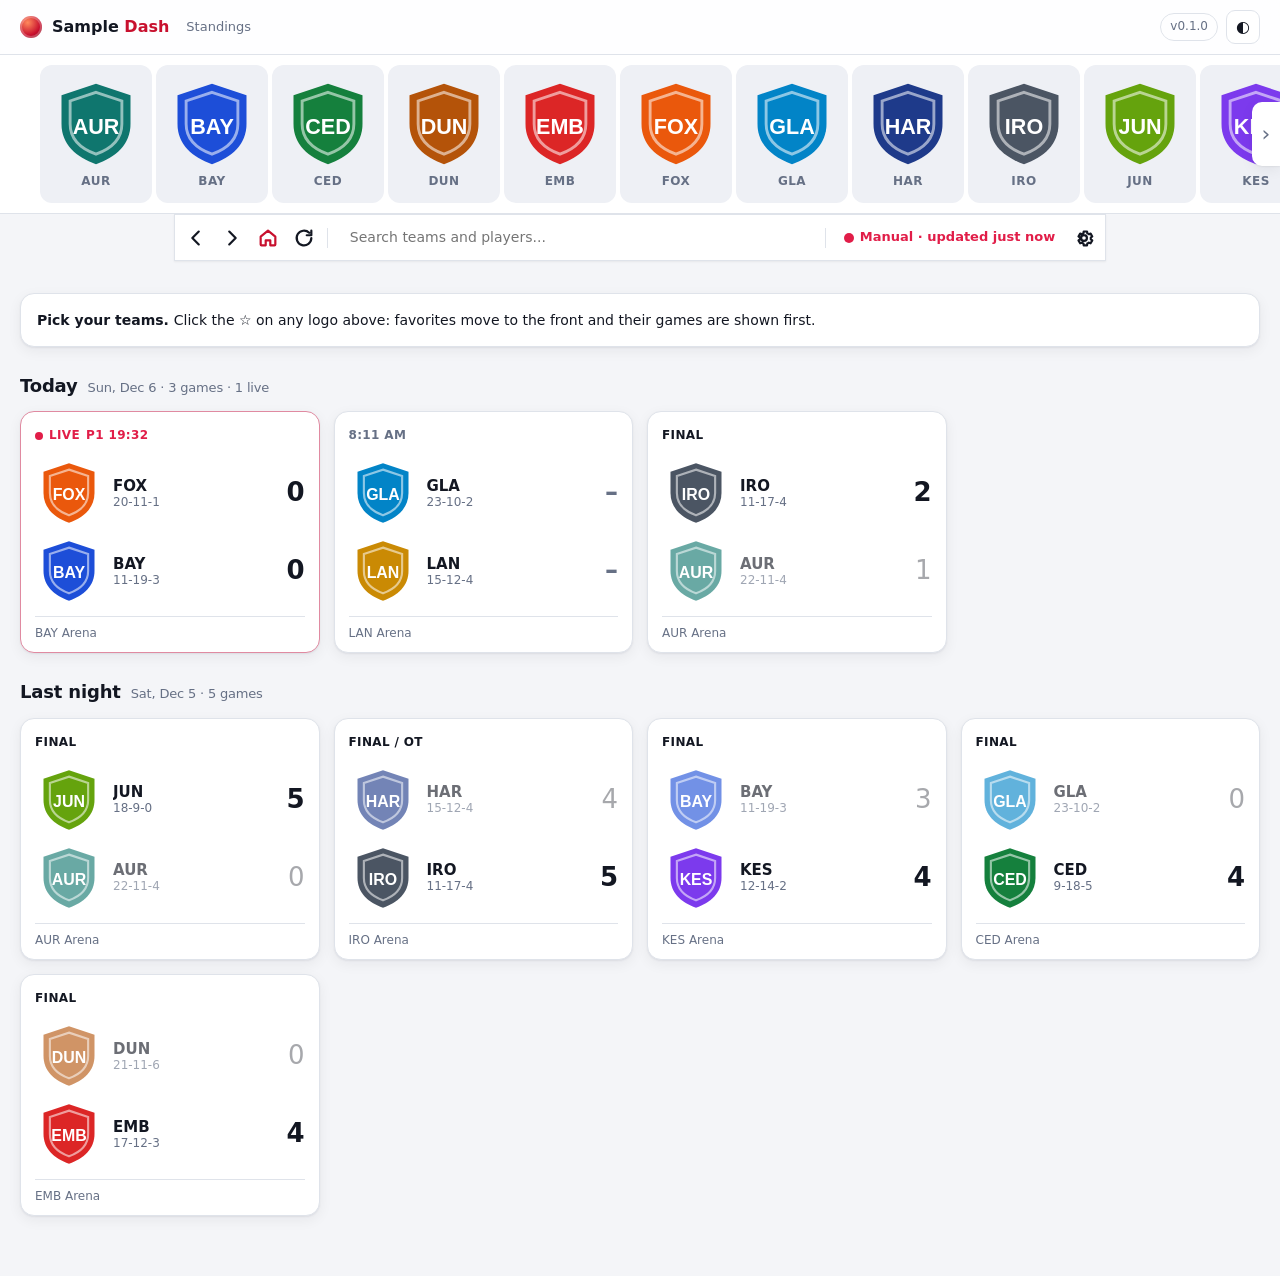
==== commit 65d0daab: "Redesign: rebuild the Sample dash page from NBADash's code Copies NBADash's ui layout, CSS, componen" ====
--- a/samples/SampleDash/ui/index.html
+++ b/samples/SampleDash/ui/index.html
@@ -6,58 +6,51 @@
   <meta http-equiv="Content-Security-Policy"
         content="default-src 'self'; img-src 'self' data: https://sample.cache; style-src 'self' 'unsafe-inline'; script-src 'self'; connect-src 'self'">
   <title>Sample Dash</title>
-  <link rel="stylesheet" href="app.css">
+  <link rel="stylesheet" href="css/app.css">
 </head>
 <body>
-  <header class="top">
-    <img class="logo" src="img/tab-icon.svg" alt="">
-    <h1>Sample Dash</h1>
-    <nav class="tabs" aria-label="Sections">
-      <a href="#/" data-tab="scores">Scores</a>
-      <a href="#/standings" data-tab="standings">Standings</a>
-    </nav>
-    <button id="btn-version" class="ver-btn" type="button" hidden title="Check for updates"></button>
-    <button id="btn-theme" class="icon-btn" type="button" hidden>Theme</button>
-  </header>
-  <nav id="banner" class="banner" aria-label="Teams"></nav>
-  <nav id="weekbar" class="weekbar" aria-label="Season weeks"></nav>
-
-  <!-- Shared navigation bar: same order, look and keys in every dash (docs/NAVBAR-SPEC.md). -->
-  <div class="navpill-row">
-    <div id="navpill" class="navpill" role="navigation" aria-label="Page navigation">
-      <button id="btn-back" class="np-btn" type="button" title="Back (Alt+Left)" aria-label="Back"><svg viewBox="0 0 24 24" width="22" height="22" aria-hidden="true"><path d="M15 5l-7 7 7 7" fill="none" stroke="currentColor" stroke-width="2.4" stroke-linecap="round" stroke-linejoin="round"/></svg></button>
-      <button id="btn-fwd" class="np-btn" type="button" title="Forward (Alt+Right)" aria-label="Forward"><svg viewBox="0 0 24 24" width="22" height="22" aria-hidden="true"><path d="M9 5l7 7-7 7" fill="none" stroke="currentColor" stroke-width="2.4" stroke-linecap="round" stroke-linejoin="round"/></svg></button>
-      <a id="btn-home" class="np-btn" href="#/" title="Home" aria-label="Home" data-route="home"><svg viewBox="0 0 24 24" width="22" height="22" aria-hidden="true"><path d="M4 10.5 12 4l8 6.5V19a1 1 0 0 1-1 1h-4.5v-5.5h-5V20H5a1 1 0 0 1-1-1z" fill="none" stroke="currentColor" stroke-width="2.4" stroke-linecap="round" stroke-linejoin="round"/></svg></a>
-      <button id="btn-refresh" class="np-btn" type="button" title="Refresh (F5)" aria-label="Refresh"><svg viewBox="0 0 24 24" width="22" height="22" aria-hidden="true"><path d="M20 12a8 8 0 1 1-2.34-5.66M20 4v5h-5" fill="none" stroke="currentColor" stroke-width="2.4" stroke-linecap="round" stroke-linejoin="round"/></svg></button>
-      <span class="np-sep" aria-hidden="true"></span>
-      <div class="psearch">
-        <input id="psearch" type="search" placeholder="Search teams and players..." autocomplete="off" spellcheck="false" aria-label="Search teams and players">
-        <div id="psearch-results" class="psearch-results" hidden></div>
+  <!-- NBADash's page layout (the gold standard): top bar, kill-switch bar, sync strip, team banner, week bar,
+       the shared navigation bar (docs/NAVBAR-SPEC.md), then the view. Change the names, not the structure. -->
+  <div id="app">
+    <div id="chrome">
+    <header id="topbar">
+      <button id="brand" class="brand" type="button" title="Sample Dash">
+        <span class="brand-mark" aria-hidden="true"></span>
+        <span class="brand-text">Sample <b>Dash</b></span>
+      </button>
+      <nav id="nav" class="nav" aria-label="Sections">
+        <a href="#/standings" data-route="standings">Standings</a>
+      </nav>
+      <div class="topbar-right">
+        <button id="btn-version" class="ver-btn" type="button" hidden title="Check for updates"></button>
+        <button id="btn-theme" class="icon-btn" type="button" title="Theme" aria-label="Theme"></button>
       </div>
-      <span class="np-sep" aria-hidden="true"></span>
-      <button id="live-status" class="live-status np-live" type="button" aria-pressed="false"></button>
-      <button id="btn-settings" class="np-btn" type="button" title="Settings" aria-label="Settings"><svg viewBox="0 0 24 24" width="22" height="22" aria-hidden="true"><path d="M12 15.2a3.2 3.2 0 1 0 0-6.4 3.2 3.2 0 0 0 0 6.4zM19.4 13.5l1.6 1.2-1.8 3.1-1.9-.7a7.6 7.6 0 0 1-1.7 1l-.3 2h-3.6l-.3-2a7.6 7.6 0 0 1-1.7-1l-1.9.7-1.8-3.1 1.6-1.2a7.7 7.7 0 0 1 0-2l-1.6-1.2 1.8-3.1 1.9.7a7.6 7.6 0 0 1 1.7-1l.3-2h3.6l.3 2a7.6 7.6 0 0 1 1.7 1l1.9-.7 1.8 3.1-1.6 1.2a7.7 7.7 0 0 1 0 2z" fill="none" stroke="currentColor" stroke-width="2.4" stroke-linecap="round" stroke-linejoin="round"/></svg></button>
+    </header>
+    <div id="haltbar" class="haltbar" hidden role="status"></div>
+    <div id="syncbar" class="syncbar" hidden role="status"><div class="syncbar-fill"></div><span class="syncbar-text"></span></div>
+    <nav id="banner" class="banner" aria-label="Teams"></nav>
+    <nav id="weekbar" class="weekbar" aria-label="Weeks" hidden></nav>
+    <div class="navpill-row">
+      <div id="navpill" class="navpill" role="navigation" aria-label="Page navigation">
+        <button id="btn-back" class="np-btn" type="button" title="Back (Alt+Left)" aria-label="Back"><svg viewBox="0 0 24 24" width="22" height="22" aria-hidden="true"><path d="M15 5l-7 7 7 7" fill="none" stroke="currentColor" stroke-width="2.4" stroke-linecap="round" stroke-linejoin="round"/></svg></button>
+        <button id="btn-fwd" class="np-btn" type="button" title="Forward (Alt+Right)" aria-label="Forward"><svg viewBox="0 0 24 24" width="22" height="22" aria-hidden="true"><path d="M9 5l7 7-7 7" fill="none" stroke="currentColor" stroke-width="2.4" stroke-linecap="round" stroke-linejoin="round"/></svg></button>
+        <a id="btn-home" class="np-btn" href="#/" title="Home" aria-label="Home" data-route="home"><svg viewBox="0 0 24 24" width="22" height="22" aria-hidden="true"><path d="M4 10.5 12 4l8 6.5V19a1 1 0 0 1-1 1h-4.5v-5.5h-5V20H5a1 1 0 0 1-1-1z" fill="none" stroke="currentColor" stroke-width="2.4" stroke-linejoin="round"/></svg></a>
+        <button id="btn-refresh" class="np-btn" type="button" title="Refresh (F5)" aria-label="Refresh"><svg viewBox="0 0 24 24" width="22" height="22" aria-hidden="true"><path d="M20 12a8 8 0 1 1-2.34-5.66M20 4v5h-5" fill="none" stroke="currentColor" stroke-width="2.4" stroke-linecap="round" stroke-linejoin="round"/></svg></button>
+        <span class="np-sep" aria-hidden="true"></span>
+        <div class="psearch">
+          <input id="psearch" type="search" placeholder="Search teams and players..." autocomplete="off" spellcheck="false" aria-label="Search teams and players">
+          <div id="psearch-results" class="psearch-results" hidden></div>
+        </div>
+        <span class="np-sep" aria-hidden="true"></span>
+        <button id="live-status" class="live-status np-live" type="button" title=""></button>
+        <button id="btn-settings" class="np-btn" type="button" title="Settings" aria-label="Settings"><svg viewBox="0 0 24 24" width="22" height="22" aria-hidden="true"><path d="M12 15.2a3.2 3.2 0 1 0 0-6.4 3.2 3.2 0 0 0 0 6.4zM19.4 13.5l1.6 1.2-1.8 3.1-1.9-.7a7.6 7.6 0 0 1-1.7 1l-.3 2h-3.6l-.3-2a7.6 7.6 0 0 1-1.7-1l-1.9.7-1.8-3.1 1.6-1.2a7.7 7.7 0 0 1 0-2l-1.6-1.2 1.8-3.1 1.9.7a7.6 7.6 0 0 1 1.7-1l.3-2h3.6l.3 2a7.6 7.6 0 0 1 1.7 1l1.9-.7 1.8 3.1-1.6 1.2a7.7 7.7 0 0 1 0 2z" fill="none" stroke="currentColor" stroke-width="2.4" stroke-linecap="round" stroke-linejoin="round"/></svg></button>
+      </div>
     </div>
+    </div>
+    <main id="view" class="view" tabindex="-1"></main>
   </div>
-
-  <div id="halted" class="halted" hidden role="status">
-    <span><strong>Data traffic stopped.</strong> Nothing is downloaded until you resume. Saved data still shows.</span>
-    <button id="btn-resume" class="btn primary" type="button">Resume</button>
-  </div>
-
-  <main id="view"></main>
-
-  <div id="dialog" class="dialog" hidden role="dialog" aria-modal="true" aria-labelledby="dialog-title">
-    <div class="dialog-box">
-      <h2 id="dialog-title"></h2>
-      <div id="dialog-body"></div>
-      <div class="actions"><button id="dialog-ok" class="btn primary" type="button">I understand, turn it on</button><button id="dialog-cancel" class="btn" type="button">Cancel</button></div>
-    </div>
-  </div>
-
-    <div id="upd" class="dialog" hidden role="dialog" aria-modal="true" aria-label="Updates"><div class="dialog-box upd" id="upd-box"></div></div>
-
-  <p class="foot muted small">Sample dash: every team, game and number is made up, and its servers (*.sample.invalid) do not exist. Copy this folder to start a new dashboard.</p>
-  <script type="module" src="app.js"></script>
+  <div id="overlay-root"></div>
+  <div id="toasts" class="toasts" aria-live="polite"></div>
+  <script type="module" src="js/app.js"></script>
 </body>
 </html>
--- a/samples/SampleDash/ui/css/app.css
+++ b/samples/SampleDash/ui/css/app.css
@@ -0,0 +1,515 @@
+:root {
+  --bg: #f4f5f8; --surface: #ffffff; --surface2: #eef0f5; --line: #dfe3ea; --text: #131722; --muted: #667085;
+  --accent: #c8102e; --accent2: #1d428a; --live: #e11d48; --good: #16a34a; --warn: #d97706;
+  --shadow: 0 1px 2px rgba(16,24,40,.06), 0 4px 14px rgba(16,24,40,.06);
+  --radius: 14px; color-scheme: light;
+}
+@media (prefers-color-scheme: dark) {
+  :root:not([data-theme="light"]) {
+    --bg: #0d1017; --surface: #161b25; --surface2: #1d2431; --line: #272f3e; --text: #e8ecf4; --muted: #8b95a8;
+    --accent: #ff4d6a; --accent2: #6ea0ff; --live: #ff4d6a; --shadow: 0 1px 2px rgba(0,0,0,.4), 0 6px 18px rgba(0,0,0,.35);
+    color-scheme: dark;
+  }
+}
+:root[data-theme="dark"] {
+  --bg: #0d1017; --surface: #161b25; --surface2: #1d2431; --line: #272f3e; --text: #e8ecf4; --muted: #8b95a8;
+  --accent: #ff4d6a; --accent2: #6ea0ff; --live: #ff4d6a; --shadow: 0 1px 2px rgba(0,0,0,.4), 0 6px 18px rgba(0,0,0,.35);
+  color-scheme: dark;
+}
+
+* { box-sizing: border-box; }
+html, body { margin: 0; height: 100%; }
+body { background: var(--bg); color: var(--text); font: 14px/1.45 "Segoe UI Variable", "Segoe UI", system-ui, sans-serif; -webkit-font-smoothing: antialiased; }
+a { color: inherit; text-decoration: none; }
+button { font: inherit; color: inherit; cursor: pointer; }
+h1, h2, h3 { margin: 0; letter-spacing: -.01em; }
+small { color: var(--muted); }
+.muted { color: var(--muted); }
+
+#app { min-height: 100%; display: flex; flex-direction: column; }
+
+/* top bar */
+#chrome { position: sticky; top: 0; z-index: 20; }
+#topbar { display: flex; align-items: center; gap: 20px; padding: 10px 20px;
+  background: color-mix(in srgb, var(--surface) 88%, transparent); backdrop-filter: blur(12px); border-bottom: 1px solid var(--line); }
+.brand { display: flex; align-items: center; gap: 10px; background: none; border: 0; padding: 0; font-size: 16px; font-weight: 600; }
+.brand-mark { width: 22px; height: 22px; border-radius: 50%; background: radial-gradient(circle at 35% 30%, #ff8a5c, var(--accent) 60%, #7a0a1c); box-shadow: inset 0 0 0 2px rgba(255,255,255,.25); }
+.brand b { color: var(--accent); font-weight: 700; }
+.nav { display: flex; gap: 4px; }
+.nav a { padding: 6px 12px; border-radius: 8px; color: var(--muted); font-weight: 500; }
+.nav a:hover { background: var(--surface2); color: var(--text); }
+.nav a.active { background: var(--surface2); color: var(--text); }
+.topbar-right { margin-left: auto; display: flex; align-items: center; gap: 8px; }
+.live-status { font-size: 12px; color: var(--muted); padding-right: 6px; display: inline-flex; align-items: center; gap: 6px; }
+.live-status.on::before { content: ""; width: 8px; height: 8px; border-radius: 50%; background: var(--live); animation: pulse 1.4s infinite; }
+.live-status.err { color: var(--warn); }
+.icon-btn { width: 34px; height: 34px; border-radius: 9px; border: 1px solid var(--line); background: var(--surface); font-size: 16px; line-height: 1; }
+.icon-btn:hover { background: var(--surface2); }
+.icon-btn.spin { animation: spin .8s linear infinite; }
+
+/* banner */
+.banner { position: relative; background: var(--surface); border-bottom: 1px solid var(--line); }
+.banner-strip { display: flex; gap: 4px; overflow-x: auto; scrollbar-width: none; padding: 10px 40px; scroll-behavior: smooth; }
+.banner-strip::-webkit-scrollbar { display: none; }
+.tile { position: relative; flex: 0 0 auto; width: 112px; display: flex; flex-direction: column; align-items: center; gap: 3px; padding: 8px 4px 6px;
+  border-radius: 12px; border: 1px solid transparent; transition: transform .15s, background .15s; }
+.tile:hover { background: var(--surface2); transform: translateY(-2px); }
+.tile.fav { background: color-mix(in srgb, var(--tc) 10%, transparent); }
+.tile.active { border-color: var(--tc); background: color-mix(in srgb, var(--tc) 14%, transparent); }
+.tile-code { font-size: 12px; font-weight: 600; color: var(--muted); letter-spacing: .04em; }
+.tile-star { position: absolute; top: 1px; right: 1px; opacity: 0; font-size: 13px; }
+.tile:hover .tile-star, .tile.fav .tile-star { opacity: 1; }
+.banner-divider { flex: 0 0 1px; background: var(--line); margin: 8px 6px; }
+.banner-btn { position: absolute; top: 50%; transform: translateY(-50%); z-index: 2; width: 28px; height: 64px; border: 0; background: var(--surface); box-shadow: var(--shadow); font-size: 22px; color: var(--muted); }
+.banner-btn.left { left: 0; border-radius: 0 10px 10px 0; }
+.banner-btn.right { right: 0; border-radius: 10px 0 0 10px; }
+.banner-btn.hide { display: none; }
+
+/* logo + star */
+.logo { display: inline-grid; place-items: center; width: var(--s); height: var(--s); flex: none; }
+.logo img { width: 100%; height: 100%; object-fit: contain; }
+.logo-fallback { border-radius: 50%; background: var(--tc); color: #fff; font-size: calc(var(--s) * .3); font-weight: 700; }
+.star { background: none; border: 0; padding: 2px 4px; color: var(--muted); font-size: 18px; line-height: 1; }
+.star:hover { color: #f5a524; }
+.star.on { color: #f5a524; }
+
+/* layout */
+.view { flex: 1; width: 100%; max-width: 1280px; margin: 0 auto; padding: 22px 20px 60px; outline: none; }
+.section-head { display: flex; align-items: baseline; justify-content: space-between; gap: 12px; margin: 26px 0 12px; }
+.section-head:first-child { margin-top: 0; }
+.section-head h2 { font-size: 18px; font-weight: 650; }
+.section-head h2 small { margin-left: 10px; font-size: 13px; font-weight: 400; }
+.grid { display: grid; grid-template-columns: repeat(auto-fill, minmax(290px, 1fr)); gap: 14px; }
+.grid.wide { grid-template-columns: repeat(auto-fill, minmax(420px, 1fr)); }
+.card { background: var(--surface); border: 1px solid var(--line); border-radius: var(--radius); box-shadow: var(--shadow); }
+.skeleton { height: 130px; background: linear-gradient(90deg, var(--surface) 0%, var(--surface2) 50%, var(--surface) 100%); background-size: 200% 100%; animation: shimmer 1.4s infinite; }
+.empty { text-align: center; padding: 48px 20px; color: var(--muted); border: 1px dashed var(--line); border-radius: var(--radius); }
+.empty h3 { color: var(--text); margin-bottom: 6px; }
+
+/* game card */
+.game { padding: 12px 14px 10px; cursor: pointer; transition: transform .15s, border-color .15s; }
+.game:hover, .game:focus-visible { transform: translateY(-2px); border-color: color-mix(in srgb, var(--accent2) 50%, var(--line)); outline: none; }
+.game.fav { border-left: 3px solid #f5a524; }
+.game.in { border-color: color-mix(in srgb, var(--live) 45%, var(--line)); }
+.game-head { display: flex; justify-content: space-between; align-items: center; margin-bottom: 8px; min-height: 24px; }
+.game-head-right { display: flex; align-items: center; gap: 8px; }
+.fav-tag { color: #f5a524; }
+.pill { display: inline-flex; align-items: center; gap: 6px; font-size: 12px; font-weight: 600; letter-spacing: .03em; color: var(--muted); }
+.pill-live { color: var(--live); }
+.pill-live b { font-weight: 700; }
+.pill-final { color: var(--text); }
+.dot { width: 8px; height: 8px; border-radius: 50%; background: var(--live); animation: pulse 1.4s infinite; }
+.watch { font-size: 11px; padding: 2px 8px; border-radius: 999px; border: 1px solid var(--line); background: var(--surface2); color: var(--muted); }
+.watch.on { color: var(--live); border-color: var(--live); }
+.sides { display: grid; gap: 4px; }
+.side { display: flex; align-items: center; justify-content: space-between; gap: 10px; padding: 3px 0; }
+.side.lose { opacity: .62; }
+.side.win .score { font-weight: 800; }
+.side-team { display: flex; align-items: center; gap: 10px; min-width: 0; }
+.side-names { display: flex; flex-direction: column; min-width: 0; line-height: 1.2; }
+.side-names b { font-size: 15px; font-weight: 650; white-space: nowrap; overflow: hidden; text-overflow: ellipsis; }
+.side-names small { font-size: 12px; }
+.score { font-size: 26px; font-weight: 650; font-variant-numeric: tabular-nums; min-width: 2ch; text-align: right; }
+.score.bump { animation: bump 1.2s ease-out; color: var(--live); }
+.game-foot { display: flex; justify-content: space-between; gap: 10px; margin-top: 8px; padding-top: 8px; border-top: 1px solid var(--line); font-size: 12px; color: var(--muted); }
+.game-foot .go { color: var(--accent2); white-space: nowrap; }
+.leaders, .venue { overflow: hidden; text-overflow: ellipsis; white-space: nowrap; }
+
+/* sync progress */
+.syncbar { position: relative; height: 26px; background: var(--surface2); border-bottom: 1px solid var(--line); overflow: hidden; font-size: 12px; }
+.syncbar[hidden] { display: none; }
+.syncbar-fill { position: absolute; inset: 0 auto 0 0; width: 0; background: color-mix(in srgb, var(--accent2) 28%, transparent); transition: width .4s ease; }
+.syncbar.indeterminate .syncbar-fill { width: 30% !important; animation: slide 1.2s ease-in-out infinite alternate; }
+.syncbar-text { position: relative; display: block; padding: 4px 20px; color: var(--text); white-space: nowrap; overflow: hidden; text-overflow: ellipsis; }
+.syncbar.fail .syncbar-fill { background: color-mix(in srgb, var(--live) 30%, transparent); }
+.bar { height: 8px; border-radius: 999px; background: var(--surface2); overflow: hidden; margin: 6px 0; }
+.bar > i { display: block; height: 100%; width: 0; background: var(--accent2); transition: width .4s ease; }
+@keyframes slide { from { transform: translateX(0); } to { transform: translateX(230%); } }
+.btn[disabled] { opacity: .5; cursor: default; }
+
+/* box score: separator between starters and bench */
+.tbl tr.grp td { text-align: left; background: var(--surface2); font-size: 11px; font-weight: 600; text-transform: uppercase; letter-spacing: .05em; color: var(--muted); }
+.tbl tr.grp.bench td { border-top: 3px solid var(--accent2); }
+
+/* avatars, leaders, player of the game */
+.avatar { position: relative; display: inline-grid; place-items: center; width: var(--s); height: var(--s); flex: none; border-radius: 50%; background: var(--surface2); color: var(--muted); font-size: calc(var(--s) * .34); font-weight: 650; overflow: hidden; }
+.avatar img { position: absolute; inset: 0; width: 100%; height: 100%; object-fit: cover; object-position: top; background: var(--surface2); }
+.leaders-grid { display: grid; grid-template-columns: repeat(auto-fill, minmax(300px, 1fr)); gap: 14px; }
+.leader-card { padding: 12px 14px; }
+.leader-card header { display: flex; justify-content: space-between; align-items: baseline; margin-bottom: 6px; }
+.leader-card h3 { font-size: 14px; }
+.leader-card ol { list-style: none; margin: 0; padding: 0; }
+.leader-card li { display: flex; align-items: center; gap: 10px; padding: 6px 0; border-top: 1px solid var(--line); }
+.leader-card li:first-child { border-top: 0; }
+.leader-card li.first { padding: 8px 0 10px; }
+.leader-card .rk { width: 14px; text-align: center; color: var(--muted); font-weight: 600; }
+.leader-card li.first .rk { color: #f5a524; }
+.leader-card .nm { display: flex; flex-direction: column; min-width: 0; flex: 1; line-height: 1.2; }
+.leader-card .nm b { white-space: nowrap; overflow: hidden; text-overflow: ellipsis; }
+.leader-card .val { font-variant-numeric: tabular-nums; font-weight: 650; }
+.leader-card li.first .val { font-size: 20px; }
+.pog-title { font-size: 18px; font-weight: 650; align-self: flex-start; }
+.pog-note { max-width: 760px; margin: 4px 0 0; text-align: center; font-size: 11.5px; line-height: 1.5; color: var(--muted); }
+.pog { margin: 28px 0 4px; display: flex; flex-direction: column; align-items: center; gap: 14px; }
+.pog-row { display: flex; justify-content: center; gap: 14px; flex-wrap: wrap; width: 100%; }
+.pog-card { display: flex; flex-direction: column; align-items: center; gap: 4px; text-align: center; padding: 16px 20px; border-radius: var(--radius); background: var(--surface); border: 1px solid var(--line); box-shadow: var(--shadow); flex: 1 1 260px; max-width: 340px; }
+.pog-card.rank1 { border-color: #f5a524; background: linear-gradient(180deg, color-mix(in srgb, #f5a524 14%, var(--surface)), var(--surface) 60%); }
+.pog-badge { font-size: 11px; font-weight: 700; letter-spacing: .06em; text-transform: uppercase; color: var(--muted); }
+.pog-card.rank1 .pog-badge { color: #d98b00; }
+.pog-name { font-size: 18px; }
+.pog-team { display: inline-flex; align-items: center; gap: 6px; color: var(--muted); }
+.pog-line { font-variant-numeric: tabular-nums; }
+
+/* league leaders */
+.seg { display: inline-flex; border: 1px solid var(--line); border-radius: 9px; overflow: hidden; background: var(--surface); }
+.seg button { background: none; border: 0; padding: 6px 14px; color: var(--muted); font-weight: 550; }
+.seg button.active { background: var(--accent2); color: #fff; }
+.nm-team { display: inline-flex; align-items: center; gap: 5px; }
+.lrows .section-head { margin-top: 30px; }
+.lrows .lrow:first-child .section-head { margin-top: 0; }
+.lcard { display: flex; flex-direction: column; align-items: center; gap: 4px; text-align: center; padding: 14px 12px; border-radius: var(--radius); background: var(--surface); border: 1px solid var(--line); box-shadow: var(--shadow); flex: 1 1 170px; max-width: 220px; min-width: 150px; }
+.lcard.first { border-color: #f5a524; background: linear-gradient(180deg, color-mix(in srgb, #f5a524 14%, var(--surface)), var(--surface) 60%); }
+.lcard.first .pog-badge { color: #d98b00; }
+.lcard-name { font-size: 15px; line-height: 1.2; }
+.lcard-val { font-size: 24px; font-weight: 700; font-variant-numeric: tabular-nums; }
+
+/* tables / misc */
+table.tbl { width: 100%; border-collapse: collapse; font-variant-numeric: tabular-nums; }
+.tbl th, .tbl td { padding: 7px 10px; text-align: right; border-bottom: 1px solid var(--line); white-space: nowrap; }
+.tbl th:first-child, .tbl td:first-child { text-align: left; }
+.tbl th { font-size: 11px; text-transform: uppercase; letter-spacing: .05em; color: var(--muted); font-weight: 600; position: sticky; top: 0; background: var(--surface); }
+.tbl tbody tr:hover { background: var(--surface2); }
+.tbl tr.me { background: color-mix(in srgb, var(--accent2) 10%, transparent); }
+.scroll-x { overflow-x: auto; }
+.chip { display: inline-block; padding: 2px 8px; border-radius: 999px; font-size: 11px; font-weight: 600; background: var(--surface2); color: var(--muted); }
+.chip.out { background: color-mix(in srgb, var(--live) 15%, transparent); color: var(--live); }
+.chip.dtd { background: color-mix(in srgb, var(--warn) 18%, transparent); color: var(--warn); }
+.tabs { display: flex; gap: 4px; border-bottom: 1px solid var(--line); margin-bottom: 16px; overflow-x: auto; }
+.tabs button { background: none; border: 0; padding: 9px 14px; color: var(--muted); border-bottom: 2px solid transparent; font-weight: 550; }
+.tabs button.active { color: var(--text); border-bottom-color: var(--accent); }
+.hero { display: flex; align-items: center; gap: 18px; padding: 20px; margin-bottom: 18px; background: linear-gradient(120deg, color-mix(in srgb, var(--tc) 22%, var(--surface)), var(--surface) 70%); }
+.hero h1 { font-size: 26px; }
+.hero .meta { color: var(--muted); }
+.two { display: grid; grid-template-columns: 1fr 1fr; gap: 14px; }
+.btn { padding: 7px 14px; border-radius: 9px; border: 1px solid var(--line); background: var(--surface); }
+.btn:hover { background: var(--surface2); }
+.btn.primary { background: var(--accent2); border-color: var(--accent2); color: #fff; }
+.pad { padding: 16px; }
+.kv { display: grid; grid-template-columns: max-content 1fr; gap: 6px 16px; }
+.kv dt { color: var(--muted); } .kv dd { margin: 0; }
+
+/* overlay / toasts */
+.overlay { position: fixed; inset: 0; z-index: 50; background: rgba(0,0,0,.45); display: grid; place-items: center; padding: 20px; }
+.modal { width: min(560px, 100%); max-height: 86vh; overflow: auto; padding: 20px; }
+.modal h2 { margin-bottom: 14px; }
+.toasts { position: fixed; bottom: 18px; right: 18px; z-index: 60; display: grid; gap: 8px; }
+.toast { padding: 10px 14px; border-radius: 10px; background: var(--text); color: var(--bg); box-shadow: var(--shadow); }
+
+@keyframes pulse { 0%,100% { opacity: 1; transform: scale(1); } 50% { opacity: .35; transform: scale(.8); } }
+@keyframes spin { to { transform: rotate(360deg); } }
+@keyframes shimmer { to { background-position: -200% 0; } }
+@keyframes bump { 0% { transform: scale(1.35); } 100% { transform: scale(1); } }
+@media (max-width: 700px) { .two { grid-template-columns: 1fr; } .grid.wide { grid-template-columns: 1fr; } .view { padding: 14px 12px 50px; } }
+@media (prefers-reduced-motion: reduce) { * { animation: none !important; transition: none !important; } }
+
+/* updates */
+.ver-btn { font-size: 12px; color: var(--muted); padding: 4px 9px; border-radius: 999px; border: 1px solid var(--line); background: transparent; position: relative; }
+.ver-btn:hover { background: var(--surface2); color: var(--text); }
+.ver-btn.has-update { color: var(--text); border-color: var(--accent2); }
+.ver-btn.has-update::after { content: ""; position: absolute; top: -3px; right: -3px; width: 9px; height: 9px; border-radius: 50%; background: var(--accent2); }
+.upd .muted, .upd small { color: var(--muted); }
+.upd-notes { margin: 10px 0; padding: 10px 12px; border: 1px solid var(--line); border-radius: 9px; background: var(--surface2); max-height: 260px; overflow: auto; font-size: 13px; line-height: 1.5; }
+.upd-h { font-weight: 700; margin-top: 6px; }
+.upd-li { padding-left: 14px; position: relative; }
+.upd-li::before { content: "\2022"; position: absolute; left: 3px; }
+.upd-actions { display: flex; gap: 8px; justify-content: flex-end; margin-top: 14px; }
+.upd-err { color: var(--warn); }
+
+/* player search, player page, compare */
+.psearch { position: relative; margin-left: 14px; }
+.psearch { background: var(--surface); border-radius: 9px; }
+.psearch input { position: relative; width: 345px; padding: 7px 12px; border-radius: 9px; border: 1px solid var(--line); background: transparent; color: var(--text); font: inherit; }
+.psearch-ghost { position: absolute; inset: 0; padding: 8px 13px; font: inherit; color: var(--muted); opacity: .7; white-space: pre; overflow: hidden; pointer-events: none; line-height: normal; }
+.ps-name mark { background: none; color: var(--accent2); font-weight: 700; }
+.psearch input:focus { outline: 2px solid var(--accent2); outline-offset: 0; }
+.psearch-results { position: absolute; top: calc(100% + 6px); left: 0; width: 420px; max-height: 70vh; overflow: auto; z-index: 40; background: var(--surface); border: 1px solid var(--line); border-radius: 12px; box-shadow: var(--shadow); }
+.psearch-results ul { list-style: none; margin: 0; padding: 6px; }
+.ps-row { display: flex; align-items: center; gap: 10px; padding: 6px 8px; border-radius: 9px; cursor: pointer; }
+.ps-row:hover, .ps-row.active { background: var(--surface2); }
+.ps-name { display: flex; flex-direction: column; flex: 1; min-width: 0; }
+.ps-name b { white-space: nowrap; overflow: hidden; text-overflow: ellipsis; }
+.ps-name small, .ps-empty, .ps-note { color: var(--muted); font-size: 12px; }
+.ps-empty, .ps-note { padding: 8px 10px; }
+.ps-add { font-size: 12px; padding: 4px 8px; border-radius: 8px; border: 1px solid var(--line); background: var(--surface); color: var(--text); white-space: nowrap; }
+.ps-add:hover { background: var(--surface2); }
+.ps-add.on { background: var(--accent2); border-color: var(--accent2); color: #fff; }
+a.plink { color: inherit; text-decoration: none; }
+a.plink:hover { text-decoration: underline; }
+.inline-team { display: inline-flex; align-items: center; gap: 6px; color: inherit; text-decoration: none; }
+a.inline-team:hover { text-decoration: underline; }
+
+.pl-top { display: grid; grid-template-columns: minmax(260px, 340px) 1fr; gap: 24px; padding: 20px; margin-bottom: 16px; align-items: start; }
+.pl-left h1 { font-size: 26px; margin-top: 12px; }
+.pl-left .meta { color: var(--muted); }
+.pl-photo { display: grid; place-items: end center; height: 250px; border-radius: 12px; overflow: hidden; background: linear-gradient(160deg, color-mix(in srgb, var(--tc) 55%, var(--surface)), var(--surface2)); }
+.pl-photo img { height: 100%; width: auto; max-width: 100%; object-fit: contain; object-position: bottom; }
+table.bio th { width: 130px; text-align: left; color: var(--muted); font-size: 12px; text-transform: uppercase; letter-spacing: .05em; position: static; background: none; }
+table.bio td { text-align: left; white-space: normal; }
+.stat-tiles { display: grid; grid-template-columns: repeat(auto-fit, minmax(92px, 1fr)); gap: 10px; margin: 12px 0 6px; }
+.tile { background: var(--surface2); border-radius: 12px; padding: 12px 10px; text-align: center; }
+.tile b { display: block; font-size: 24px; font-variant-numeric: tabular-nums; }
+.tile small { color: var(--muted); font-size: 11px; letter-spacing: .06em; }
+h3.sub { margin: 16px 0 6px; font-size: 13px; color: var(--muted); text-transform: uppercase; letter-spacing: .05em; }
+.view > section.card + section.card { margin-top: 16px; }
+@media (max-width: 900px) { .pl-top { grid-template-columns: 1fr; } .psearch input { width: 225px; } }
+
+.sect-head { display: flex; align-items: center; justify-content: space-between; gap: 12px; margin-bottom: 14px; }
+table.cmp th, table.cmp td { text-align: center; vertical-align: middle; }
+table.cmp tbody th { text-align: left; font-weight: 500; position: static; background: none; text-transform: none; letter-spacing: 0; font-size: 13px; color: var(--text); }
+table.cmp thead th { padding: 14px 10px; min-width: 150px; }
+table.cmp thead th:first-child { min-width: 170px; }
+.cmp-head { position: relative; }
+.cmp-who { display: flex; flex-direction: column; align-items: center; gap: 6px; color: inherit; text-decoration: none; }
+.cmp-who:hover b { text-decoration: underline; }
+.cmp-head small { display: flex; justify-content: center; align-items: center; gap: 6px; margin-top: 4px; text-transform: none; letter-spacing: 0; }
+.cmp-x { position: absolute; top: 6px; right: 8px; border: 0; background: none; color: var(--muted); font-size: 18px; line-height: 1; }
+.cmp-x:hover { color: var(--text); }
+table.cmp tr.grp.sub td { background: none; border-bottom: 1px solid var(--line); color: var(--muted); }
+.cmp-val { position: relative; display: block; padding: 2px 8px; }
+.cmp-val b { position: relative; font-weight: 600; }
+.cmp-bar { position: absolute; left: 0; top: 0; bottom: 0; border-radius: 6px; background: color-mix(in srgb, var(--accent2) 16%, transparent); }
+.cmpbar { position: fixed; left: 0; right: 0; bottom: 0; z-index: 30; background: var(--surface); border-top: 1px solid var(--line); box-shadow: 0 -4px 16px rgba(0,0,0,.18); }
+.cmpbar-in { display: flex; align-items: center; gap: 12px; padding: 10px 20px; max-width: 1400px; margin: 0 auto; }
+.cmpbar-chips { display: flex; gap: 8px; flex-wrap: wrap; flex: 1; }
+.cmp-chip { display: inline-flex; align-items: center; gap: 6px; padding: 3px 6px 3px 4px; border: 1px solid var(--line); border-radius: 999px; background: var(--surface2); }
+.cmp-chip a { color: inherit; text-decoration: none; font-size: 13px; }
+.cmp-chip button { border: 0; background: none; color: var(--muted); font-size: 16px; line-height: 1; }
+body.has-cmpbar #app { padding-bottom: 70px; }
+#topbar { position: relative; z-index: 6; }
+.banner { z-index: 1; }
+.cmp-head b, .cmp-head .cmp-who b { text-transform: none; letter-spacing: 0; font-size: 14px; color: var(--text); }
+
+/* compare: only the winning bar is highlighted (bright green); the header and cells stay plain */
+td.best .cmp-bar { background: #9ce970; }
+td.best .cmp-val b { font-weight: 800; }
+td.best .cmp-val.on-bar b { color: #12240b; }
+.lead-badge { position: absolute; top: 8px; left: 10px; font-size: 10px; font-weight: 700; letter-spacing: .06em; text-transform: uppercase; color: var(--muted); border: 1px solid var(--line); padding: 1px 7px; border-radius: 999px; }
+.cmp-head .wins { color: var(--muted); font-size: 11px; }
+a.plink:hover { color: var(--accent2); }
+
+/* season week links under the team banner */
+.weekbar { display: flex; gap: 6px; align-items: center; flex-wrap: wrap; padding: 6px 40px; background: var(--surface); border-bottom: 1px solid var(--line); font-size: 13px; }
+.weekbar[hidden] { display: none; }
+.weekbar-label { color: var(--muted); text-transform: uppercase; letter-spacing: .06em; font-size: 11px; margin-right: 4px; }
+.weeklink { padding: 3px 10px; border-radius: 999px; color: var(--text); }
+.weeklink:hover { background: var(--surface2); }
+.weeklink.active { background: var(--surface2); font-weight: 700; box-shadow: inset 0 0 0 1px var(--line); }
+.weeklink + .weeklink::before { content: none; }
+
+/* settings: refresh timing */
+.tune { display: grid; gap: 2px; margin: 6px 0 10px; }
+.tune-row { display: flex; justify-content: space-between; align-items: center; gap: 12px; padding: 5px 0; border-bottom: 1px solid var(--line); }
+.tune-row > span:first-child { display: flex; flex-direction: column; min-width: 0; }
+.tune-row small { color: var(--muted); font-size: 11px; }
+.tune-val { white-space: nowrap; color: var(--muted); font-size: 13px; }
+.tune-input { width: 68px; padding: 4px 6px; border: 1px solid var(--line); border-radius: 6px; background: var(--surface); color: var(--text); font: inherit; text-align: right; }
+.modal { max-height: 90vh; overflow-y: auto; }
+
+.card.warn { border-color: #d9822b; background: color-mix(in srgb, #d9822b 8%, var(--surface)); margin: 8px 0; }
+.warn-text { color: #c26a14; }
+
+/* recent player searches: Clear button on the header row */
+.ps-recent-head { display: flex; justify-content: space-between; align-items: center; }
+.ps-clear { border: 0; background: none; color: var(--accent, #1d428a); font: inherit; font-size: 12px; cursor: pointer; padding: 2px 6px; border-radius: 6px; }
+.ps-clear:hover { background: var(--surface2); text-decoration: underline; }
+
+/* latest basket line on live game cards */
+.lastscore { display: flex; align-items: baseline; justify-content: center; gap: 10px; margin: 2px 0 8px; padding: 6px 8px; border-radius: 8px; background: var(--surface2); font-size: 12.5px; min-width: 0; }
+.ls-pts { flex: 0 0 auto; font-weight: 800; color: var(--text); }
+.ls-pts.v3 { color: #d9822b; }
+.ls-text { flex: 0 1 auto; min-width: 0; overflow: hidden; text-overflow: ellipsis; white-space: nowrap; }
+.ls-when { flex: 0 0 auto; color: var(--muted); font-variant-numeric: tabular-nums; }
+
+/* final games: the losing team's score fades further so winner and loser separate clearly */
+.side.lose .score { opacity: .6; font-weight: 500; }
+
+/* team rankings + report card */
+.tr-wrap { padding: 4px 0; overflow-x: auto; }
+.tr-table { width: 100%; border-collapse: collapse; font-variant-numeric: tabular-nums; }
+.tr-table th, .tr-table td { padding: 8px 12px; text-align: left; border-top: 1px solid var(--line); white-space: nowrap; }
+.tr-table thead th { border-top: 0; color: var(--muted); font-weight: 550; font-size: 12px; }
+.tr-table .num { text-align: center; }
+.tr-table .rk { color: var(--muted); font-weight: 600; width: 28px; }
+.tr-team { display: inline-flex; align-items: center; gap: 8px; }
+.tr-team small { color: var(--muted); }
+.grade { display: inline-block; min-width: 34px; padding: 2px 8px; border-radius: 7px; font-weight: 700; text-align: center; color: #fff; }
+.grade.g-a { background: #1f9d55; } .grade.g-b { background: #3b82c4; } .grade.g-c { background: #b7892b; } .grade.g-d { background: #d9731f; } .grade.g-f { background: #cc3b3b; }
+.tr-toggle { display: inline-flex; align-items: center; gap: 4px; color: var(--text); cursor: pointer; }
+.tr-warn { color: #d9731f; margin: 0 0 10px; }
+
+/* team page: grade square + wider roster */
+.hero { min-height: 136px; }
+.grade-box { margin-left: auto; flex: 0 0 auto; width: 124px; height: 132px; border: 0; border-radius: 14px; background: #111; color: #fff; display: flex; flex-direction: column; align-items: center; justify-content: center; gap: 5px; cursor: pointer; padding: 8px 6px; box-shadow: var(--shadow); }
+.grade-box .gb-q { font-size: 56px; font-weight: 800; line-height: 1; }
+.grade-box small { color: #bbb; font-size: 11px; }
+.grade-box.open { background: var(--surface); color: var(--text); border: 1px solid var(--line); }
+.grade-box.open small { color: var(--muted); }
+.grade-box .gb-grade { font-size: 30px; min-width: 64px; padding: 6px 10px; border-radius: 10px; }
+.grade-box .gb-parts { font-size: 11px; color: var(--muted); display: inline-flex; align-items: center; gap: 4px; }
+.grade-box .gb-parts .grade { min-width: 26px; padding: 1px 5px; font-size: 11px; }
+.grade-box .gb-early { color: #d9731f !important; }
+.tbl.roster th, .tbl.roster td { padding: 7px 8px; }
+
+/* transactions */
+.tbl.tx th, .tbl.tx td { text-align: left; }
+.tx-team { display: inline-flex; align-items: center; gap: 6px; }
+.chip.tx-trade { background: color-mix(in srgb, var(--accent2) 16%, transparent); color: var(--accent2); }
+.chip.tx-signed { background: color-mix(in srgb, var(--good) 16%, transparent); color: var(--good); }
+.chip.tx-released { background: color-mix(in srgb, var(--live) 14%, transparent); color: var(--live); }
+.chip.new { background: color-mix(in srgb, var(--good) 16%, transparent); color: var(--good); margin-right: 4px; }
+
+/* top bar: keep labels on one line now that there are five tabs */
+#topbar { gap: 14px; }
+.brand, .nav a, .live-status { white-space: nowrap; }
+.nav a { padding: 6px 10px; }
+.psearch input { width: clamp(170px, 20vw, 345px); }
+@media (max-width: 1240px) { #topbar { gap: 10px; } .nav a { padding: 6px 7px; font-size: 13px; } .psearch input { width: 150px; } }
+
+/* formula hover cards */
+.calc { cursor: help; text-decoration: underline dotted color-mix(in srgb, var(--muted) 70%, transparent); text-underline-offset: 3px; }
+.calc:focus-visible { outline: 2px solid var(--accent2); outline-offset: 2px; border-radius: 3px; }
+.grade-box.calc { text-decoration: none; }
+.calc-tip { position: fixed; z-index: 100; display: none; max-width: 420px; padding: 12px 14px; border-radius: 10px; background: var(--surface); color: var(--text); border: 1px solid var(--line); box-shadow: 0 10px 30px rgba(0,0,0,.25); font-size: 12.5px; line-height: 1.45; pointer-events: none; text-transform: none; letter-spacing: normal; font-weight: 400; }
+.calc-tip b { display: block; font-size: 13px; margin-bottom: 6px; }
+.calc-tip pre { margin: 0 0 8px; padding: 8px 10px; border-radius: 7px; background: var(--surface2); font: 12px/1.45 ui-monospace, Consolas, monospace; white-space: pre-wrap; }
+.calc-tip p { margin: 0 0 6px; }
+.calc-tip small { color: var(--muted); }
+.rate-panel .seg { margin-bottom: 4px; }
+
+/* settings tabs */
+.settings-tabs { margin-bottom: 14px; }
+.settings-body { min-height: 260px; }
+
+/* game flow */
+.gf { margin-top: 18px; }
+.gf-card { padding: 14px 16px; }
+.gf-chart { width: 100%; height: auto; display: block; }
+.gf-grid { stroke: var(--line); stroke-width: 1; }
+.gf-mid { stroke: var(--muted); stroke-width: 1; stroke-dasharray: 3 3; opacity: .6; }
+.gf-axis { fill: var(--muted); font-size: 10px; }
+.gf-tag { font-size: 10.5px; font-weight: 600; }
+.gf-swing { fill: #f5a524; stroke: var(--surface); stroke-width: 2; }
+.gf-swing-text { margin: 8px 0 2px; font-size: 13px; }
+.gf-swing-text::before { content: ""; display: inline-block; width: 9px; height: 9px; border-radius: 50%; background: #f5a524; margin-right: 6px; }
+.gf-facts { margin: 4px 0 8px; font-size: 13px; }
+.gf-tbl td:not(:first-child), .gf-tbl th:not(:first-child) { text-align: center; }
+
+/* form rating */
+.form-chip { font-size: 14px; }
+.form-chip b.pos { color: var(--good); }
+.form-chip b.neg { color: var(--live); }
+
+/* kill switch bar (DashLauncher) */
+.haltbar { display: flex; align-items: center; justify-content: center; gap: 12px; padding: 8px 16px; background: color-mix(in srgb, var(--live) 14%, var(--surface)); border-bottom: 1px solid var(--line); font-size: 13px; }
+.haltbar[hidden] { display: none; }
+
+/* free agents */
+.tbl.fa th, .tbl.fa td { text-align: left; }
+.fa-name { display: inline-flex; align-items: center; gap: 8px; }
+.fa-star { font-size: 16px; }
+.fa-star.on { color: #f5a524; }
+.fa-note { width: 200px; padding: 4px 8px; border-radius: 6px; border: 1px solid var(--line); background: transparent; color: var(--text); font: inherit; font-size: 12.5px; }
+.fa-notice { margin-bottom: 18px; display: flex; align-items: center; gap: 6px; flex-wrap: wrap; }
+/* six nav links: tighten earlier, and drop the brand text on narrow windows */
+@media (max-width: 1440px) { #topbar { gap: 10px; } .nav a { padding: 6px 7px; font-size: 13px; } .psearch input { width: 160px; } }
+@media (max-width: 1180px) { .brand-text { display: none; } .psearch input { width: 130px; } .nav { gap: 0; } }
+.back-btn { flex: 0 0 auto; font-size: 16px; }
+
+/* page navigation pill: back, forward, home and player search, under the week bar */
+.navpill-row { display: flex; justify-content: center; padding: 8px 16px; background: var(--bg); }
+.navpill { display: flex; align-items: center; gap: 2px; padding: 4px; border-radius: 999px; background: var(--surface); border: 1px solid var(--line); box-shadow: 0 1px 2px rgba(0,0,0,.06); }
+.np-btn { display: inline-flex; align-items: center; justify-content: center; width: 34px; height: 34px; border-radius: 999px; border: 0; background: transparent; color: var(--muted); font-size: 16px; cursor: pointer; text-decoration: none; }
+.np-btn:hover { background: var(--surface2); color: var(--text); }
+.np-btn.active { color: var(--accent); }
+.np-sep { width: 1px; height: 20px; background: var(--line); margin: 0 6px 0 4px; }
+.navpill .psearch, .navpill .psearch input { margin: 0; background: transparent; }
+.navpill .psearch input { width: min(483px, 62vw) !important; border: 0; border-radius: 999px; padding: 8px 14px; }
+.navpill .psearch input:focus { outline: none; background: var(--surface2); }
+.navpill .psearch-ghost { padding: 9px 15px; }
+.navpill .psearch-results { left: 50%; transform: translateX(-50%); }
+.pow { display: grid; grid-template-columns: repeat(auto-fit, minmax(340px, 1fr)); gap: 14px; margin-bottom: 4px; }
+.pow-note { margin: 6px 0 14px; font-size: 12.5px; }
+/* square-edged variant of the navigation bar */
+.navpill { border-radius: 0; }
+.np-btn { border-radius: 4px; }
+.navpill .psearch input { border-radius: 4px; }
+/* flush with the week bar: no gap above, sharing the week bar's bottom border */
+.navpill-row { padding: 0 16px 10px; }
+.navpill { border-top: 0; margin-top: -1px; background: var(--surface); }
+/* top border back, matching the sides; bolder back/forward chevrons in the same 34px buttons */
+.navpill { border-top: 1px solid var(--line); margin-top: 0; }
+.np-btn svg { display: block; }
+#btn-back, #btn-fwd { color: var(--text); }
+#btn-home { color: var(--text); }
+#btn-home.active { color: var(--accent); }
+
+/* remaining strength of schedule square */
+.hero-boxes { margin-left: auto; display: flex; gap: 12px; flex: 0 0 auto; }
+.hero-boxes .grade-box { margin-left: 0; }
+.sos-val { font-size: 28px; font-weight: 800; line-height: 1.1; }
+.sos-hard { color: #cc3b3b; } .sos-mid { color: #b7892b; } .sos-easy { color: #1f9d55; }
+.grade-box .gb-sub { font-size: 10.5px; }
+/* refresh, live status and settings live in the navigation bar now */
+.np-live { display: inline-flex; align-items: center; height: 34px; padding: 0 10px; font-size: 13px; white-space: nowrap; color: var(--muted); }
+.np-btn.spin svg { animation: np-spin .8s linear infinite; }
+@keyframes np-spin { to { transform: rotate(360deg); } }
+.navpill .psearch input { width: min(483px, 46vw) !important; }
+#btn-refresh, #btn-settings { color: var(--text); }
+
+/* Rookie Watch */
+.rk-podium { display: grid; grid-template-columns: repeat(auto-fit, minmax(220px, 1fr)); gap: 14px; margin-bottom: 14px; }
+.rk-card { position: relative; display: flex; flex-direction: column; align-items: center; text-align: center; gap: 6px; padding: 16px 14px; }
+.rk-card.first { border-color: var(--accent); }
+.rk-place { position: absolute; top: 10px; left: 12px; font-weight: 800; color: var(--muted); }
+.rk-card.first .rk-place { color: var(--accent); }
+.rk-card-name small, .rk-who small { display: block; color: var(--muted); font-size: 12px; }
+.rk-card-line { font-size: 13px; }
+.rk-card-score { display: flex; gap: 8px; align-items: baseline; font-size: 12px; color: var(--muted); }
+.rk-card-score b { font-size: 26px; color: var(--text); }
+.rk-who { display: inline-flex; align-items: center; gap: 10px; }
+.rk-table th.sortable { cursor: pointer; user-select: none; }
+.rk-table th.sorted { color: var(--accent); }
+.rk-table tr.muted td { opacity: .6; }
+
+/* live status: a button that pauses all data traffic; a strong blink while a game is live */
+.np-live { border: 0; background: transparent; font: inherit; font-size: 13px; cursor: pointer; border-radius: 4px; }
+.np-live:hover { background: var(--surface2); color: var(--text); }
+.live-status.on { color: var(--live); font-weight: 700; }
+.live-status.on::before { width: 10px; height: 10px; animation: live-blink 0.9s ease-in-out infinite; }
+@keyframes live-blink {
+  0%, 100% { opacity: 1; transform: scale(1.1); box-shadow: 0 0 0 0 color-mix(in srgb, var(--live) 70%, transparent), 0 0 8px var(--live); }
+  50% { opacity: .15; transform: scale(.7); box-shadow: 0 0 0 7px transparent, 0 0 0 transparent; }
+}
+.live-status.halted { color: var(--warn); font-weight: 700; }
+.live-status.halted::before { content: ""; width: 8px; height: 8px; border-radius: 1px; background: var(--warn); box-shadow: 3px 0 0 -0px var(--surface), 5px 0 0 var(--warn); width: 3px; margin-right: 4px; }
+@media (prefers-reduced-motion: reduce) { .live-status.on::before { animation-duration: 2.4s; } }
+
+/* East-West Report (standings) */
+.ewr { margin-top: 26px; }
+.ewr-main { padding: 16px 18px; }
+.ewr-headline { margin: 0 0 10px; font-size: 18px; font-weight: 700; }
+.ewr-bar { display: flex; height: 30px; border-radius: 4px; overflow: hidden; font-size: 12.5px; font-weight: 700; color: #fff; }
+.ewr-e { background: #1d5fbf; display: flex; align-items: center; padding-left: 10px; min-width: 70px; }
+.ewr-w { flex: 1; background: #b8282e; display: flex; align-items: center; justify-content: flex-end; padding-right: 10px; min-width: 70px; }
+.ewr-tiles { display: grid; grid-template-columns: repeat(auto-fit, minmax(200px, 1fr)); gap: 12px; margin-top: 14px; }
+.ewr-tile { display: flex; flex-direction: column; gap: 2px; padding: 10px 12px; border: 1px solid var(--line); border-radius: 6px; }
+.ewr-tile b { font-size: 20px; }
+.ewr-seeds { margin-top: 14px; padding: 8px 16px; }
+.ewr-seed-head, .ewr-seed { display: grid; grid-template-columns: 1fr 96px 1fr; align-items: center; gap: 8px; }
+.ewr-seed-head { font-weight: 700; padding: 6px 0; } .ewr-seed-head > :nth-child(2) { text-align: center; } .ewr-seed-head > :last-child { text-align: right; }
+.ewr-seed { border-top: 1px solid var(--line); padding: 6px 0; }
+.ewr-rank { text-align: center; color: var(--muted); font-weight: 700; }
+.ewr-team { display: inline-flex; align-items: center; gap: 8px; padding: 2px 6px; border-radius: 4px; }
+.ewr-seed > .ewr-team:last-child { justify-self: end; flex-direction: row-reverse; }
+.ewr-team.better { background: var(--surface2); box-shadow: inset 3px 0 0 var(--accent); }
+.ewr-seed > .ewr-team:last-child.better { box-shadow: inset -3px 0 0 var(--accent); }
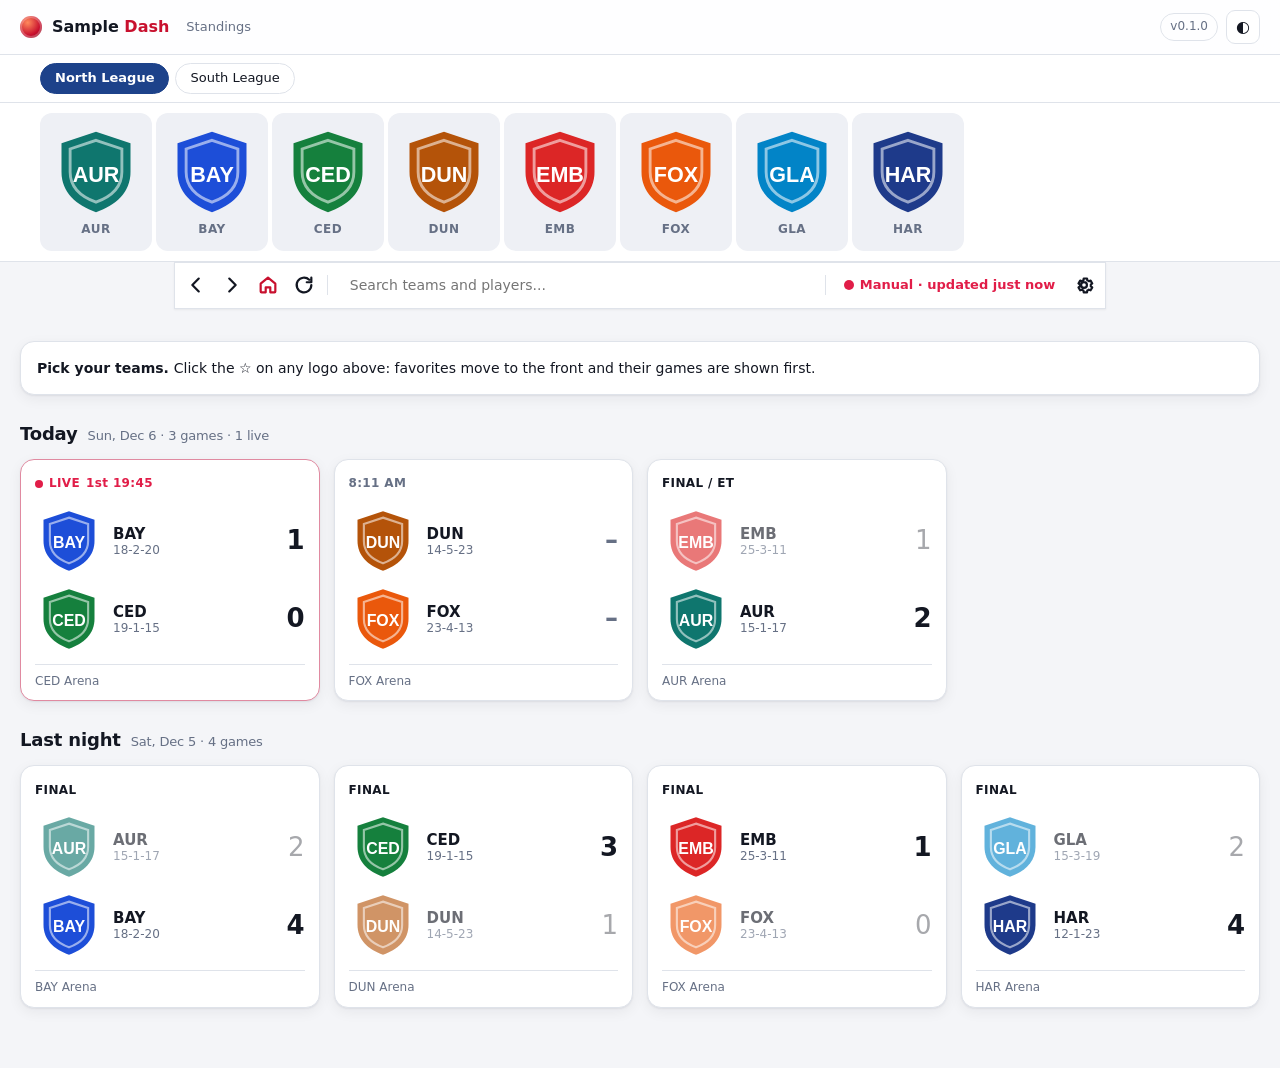
==== commit 4b0d357d: "Feature - Sample dash: several leagues (FADash's rules), NBADash search, neutral cards and draws Co-" ====
--- a/samples/SampleDash/ui/index.html
+++ b/samples/SampleDash/ui/index.html
@@ -28,6 +28,7 @@
     </header>
     <div id="haltbar" class="haltbar" hidden role="status"></div>
     <div id="syncbar" class="syncbar" hidden role="status"><div class="syncbar-fill"></div><span class="syncbar-text"></span></div>
+    <nav id="leaguebar" class="leaguebar" aria-label="Leagues" hidden></nav>
     <nav id="banner" class="banner" aria-label="Teams"></nav>
     <nav id="weekbar" class="weekbar" aria-label="Weeks" hidden></nav>
     <div class="navpill-row">
@@ -38,6 +39,7 @@
         <button id="btn-refresh" class="np-btn" type="button" title="Refresh (F5)" aria-label="Refresh"><svg viewBox="0 0 24 24" width="22" height="22" aria-hidden="true"><path d="M20 12a8 8 0 1 1-2.34-5.66M20 4v5h-5" fill="none" stroke="currentColor" stroke-width="2.4" stroke-linecap="round" stroke-linejoin="round"/></svg></button>
         <span class="np-sep" aria-hidden="true"></span>
         <div class="psearch">
+          <div id="psearch-ghost" class="psearch-ghost" aria-hidden="true"></div>
           <input id="psearch" type="search" placeholder="Search teams and players..." autocomplete="off" spellcheck="false" aria-label="Search teams and players">
           <div id="psearch-results" class="psearch-results" hidden></div>
         </div>
--- a/samples/SampleDash/ui/css/app.css
+++ b/samples/SampleDash/ui/css/app.css
@@ -298,7 +298,7 @@
 a.plink:hover { color: var(--accent2); }
 
 /* season week links under the team banner */
-.weekbar { display: flex; gap: 6px; align-items: center; flex-wrap: wrap; padding: 6px 40px; background: var(--surface); border-bottom: 1px solid var(--line); font-size: 13px; }
+.weekbar { display: flex; gap: 6px; align-items: center; flex-wrap: wrap; padding: 6px 40px; margin-bottom: 0; background: var(--surface); border-bottom: 1px solid var(--line); font-size: 13px; }
 .weekbar[hidden] { display: none; }
 .weekbar-label { color: var(--muted); text-transform: uppercase; letter-spacing: .06em; font-size: 11px; margin-right: 4px; }
 .weeklink { padding: 3px 10px; border-radius: 999px; color: var(--text); }
@@ -412,6 +412,16 @@
 /* kill switch bar (DashLauncher) */
 .haltbar { display: flex; align-items: center; justify-content: center; gap: 12px; padding: 8px 16px; background: color-mix(in srgb, var(--live) 14%, var(--surface)); border-bottom: 1px solid var(--line); font-size: 13px; }
 .haltbar[hidden] { display: none; }
+/* NAVBAR-SPEC docking: a hidden bar takes no space, and nothing above .navpill-row has a bottom margin */
+.banner[hidden] { display: none; }
+/* league bar (several competitions in one dash; hidden with one league) */
+.leaguebar { display: flex; gap: 6px; flex-wrap: wrap; padding: 8px 40px; margin-bottom: 0; background: var(--surface); border-bottom: 1px solid var(--line); }
+.leaguebar[hidden] { display: none; }
+.league-pill { border: 1px solid var(--line); background: transparent; color: var(--text); border-radius: 999px; padding: 5px 14px; font: inherit; font-size: 13px; cursor: pointer; }
+.league-pill:hover { background: var(--surface2); }
+.league-pill.active { background: var(--accent2); border-color: var(--accent2); color: #fff; font-weight: 700; }
+.tile-league { position: absolute; bottom: 2px; left: 50%; transform: translateX(-50%); font-size: 10px; color: var(--muted); background: var(--surface2); border-radius: 999px; padding: 0 6px; pointer-events: none; }
+.haltbar, .syncbar, .banner, .weekbar { margin-bottom: 0; }
 
 /* free agents */
 .tbl.fa th, .tbl.fa td { text-align: left; }
@@ -434,8 +444,9 @@
 .np-sep { width: 1px; height: 20px; background: var(--line); margin: 0 6px 0 4px; }
 .navpill .psearch, .navpill .psearch input { margin: 0; background: transparent; }
 .navpill .psearch input { width: min(483px, 62vw) !important; border: 0; border-radius: 999px; padding: 8px 14px; }
-.navpill .psearch input:focus { outline: none; background: var(--surface2); }
-.navpill .psearch-ghost { padding: 9px 15px; }
+.navpill .psearch input:focus { outline: none; background: transparent; }   /* NAVBAR-SPEC: never a background on the input, or it hides the ghost text */
+.navpill .psearch:focus-within { background: var(--surface2); border-radius: 4px; }
+.navpill .psearch-ghost { padding: 9px 14px; font: inherit; }   /* NAVBAR-SPEC: 14px matches the input; 9px for line-height: normal */
 .navpill .psearch-results { left: 50%; transform: translateX(-50%); }
 .pow { display: grid; grid-template-columns: repeat(auto-fit, minmax(340px, 1fr)); gap: 14px; margin-bottom: 4px; }
 .pow-note { margin: 6px 0 14px; font-size: 12.5px; }
